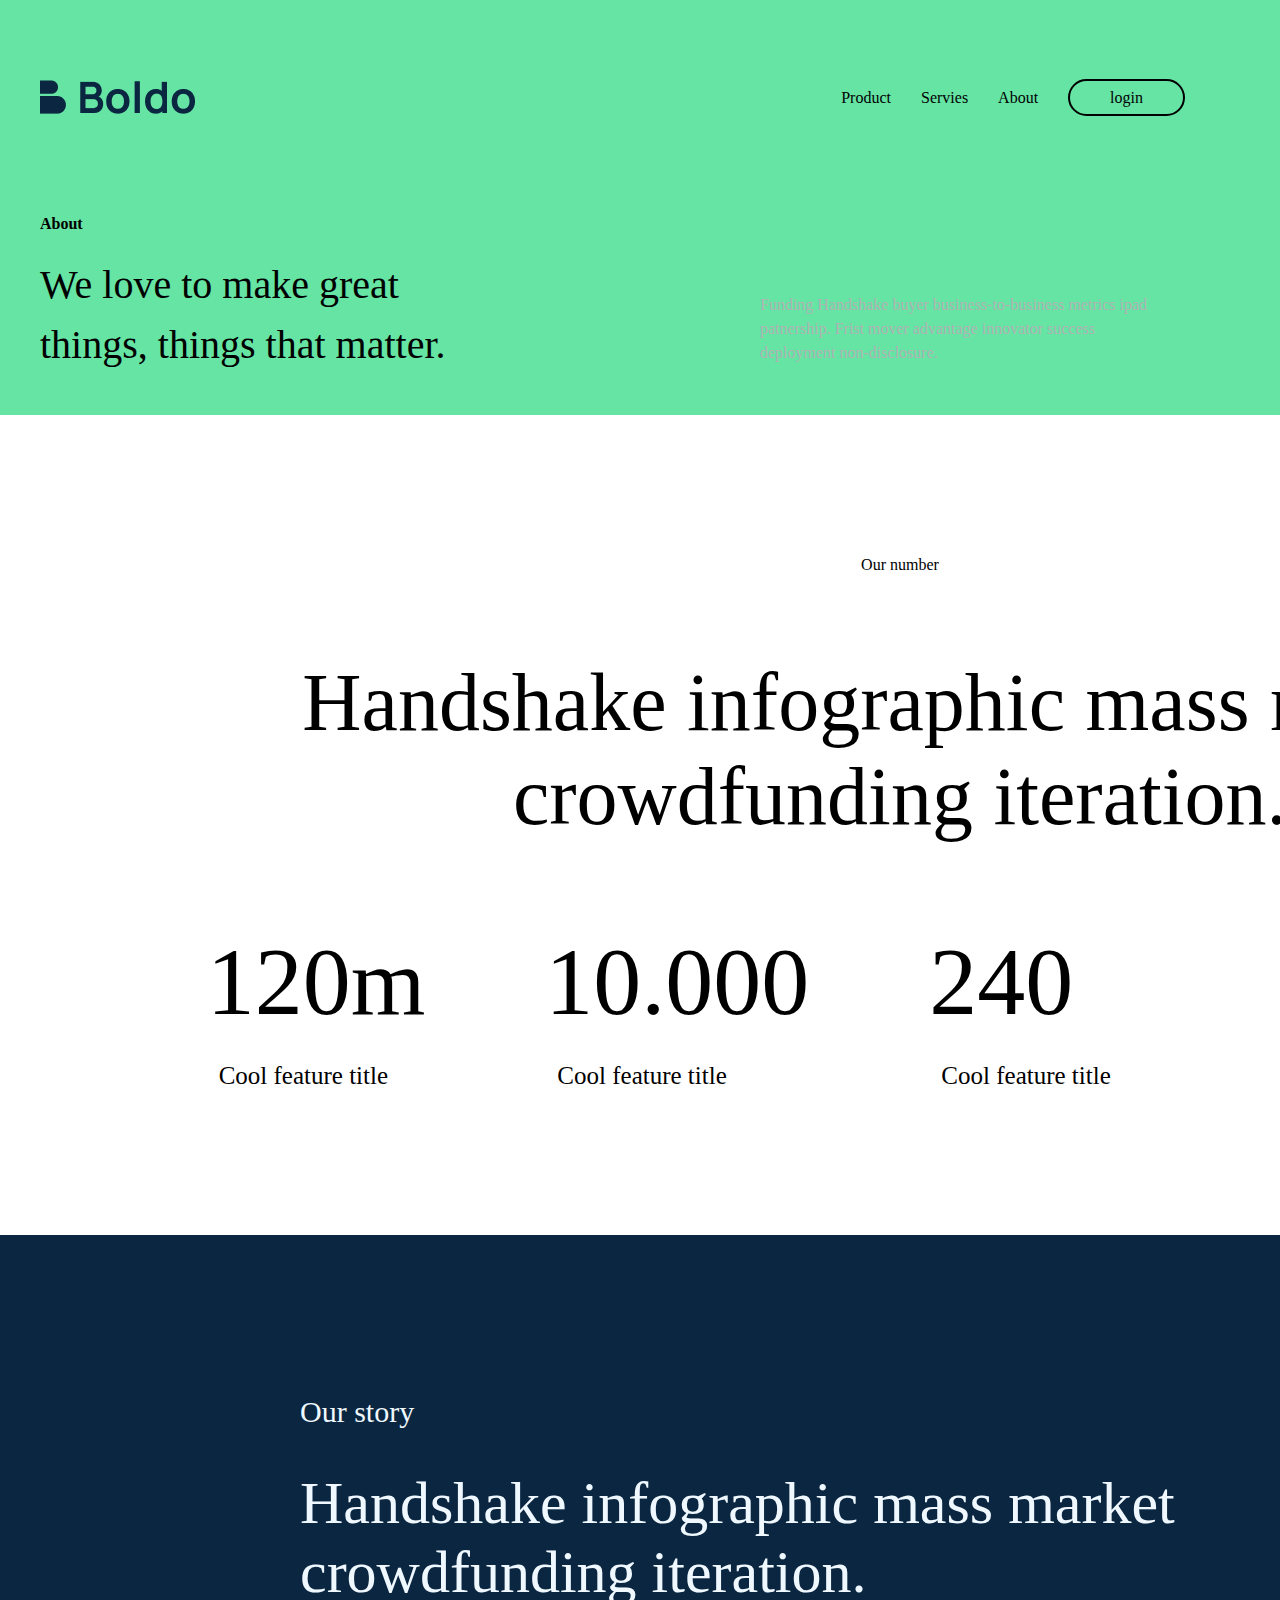
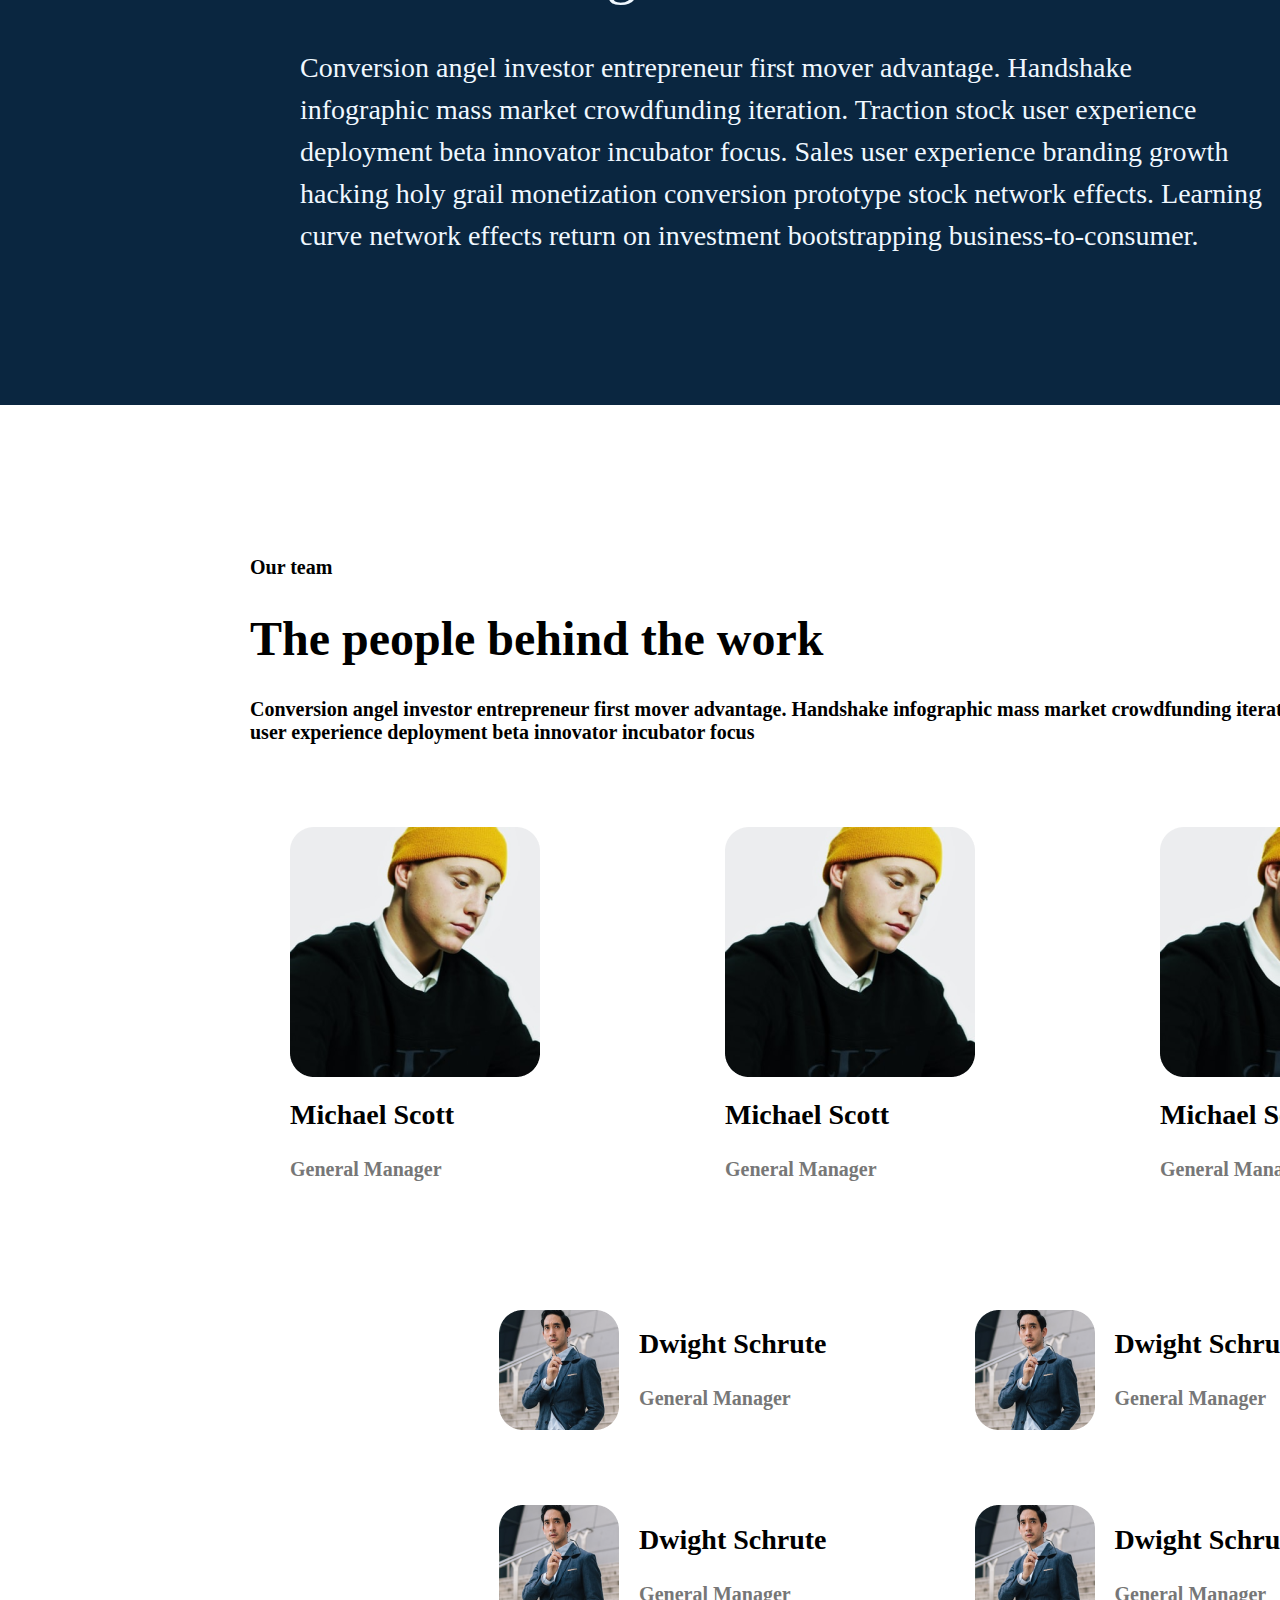
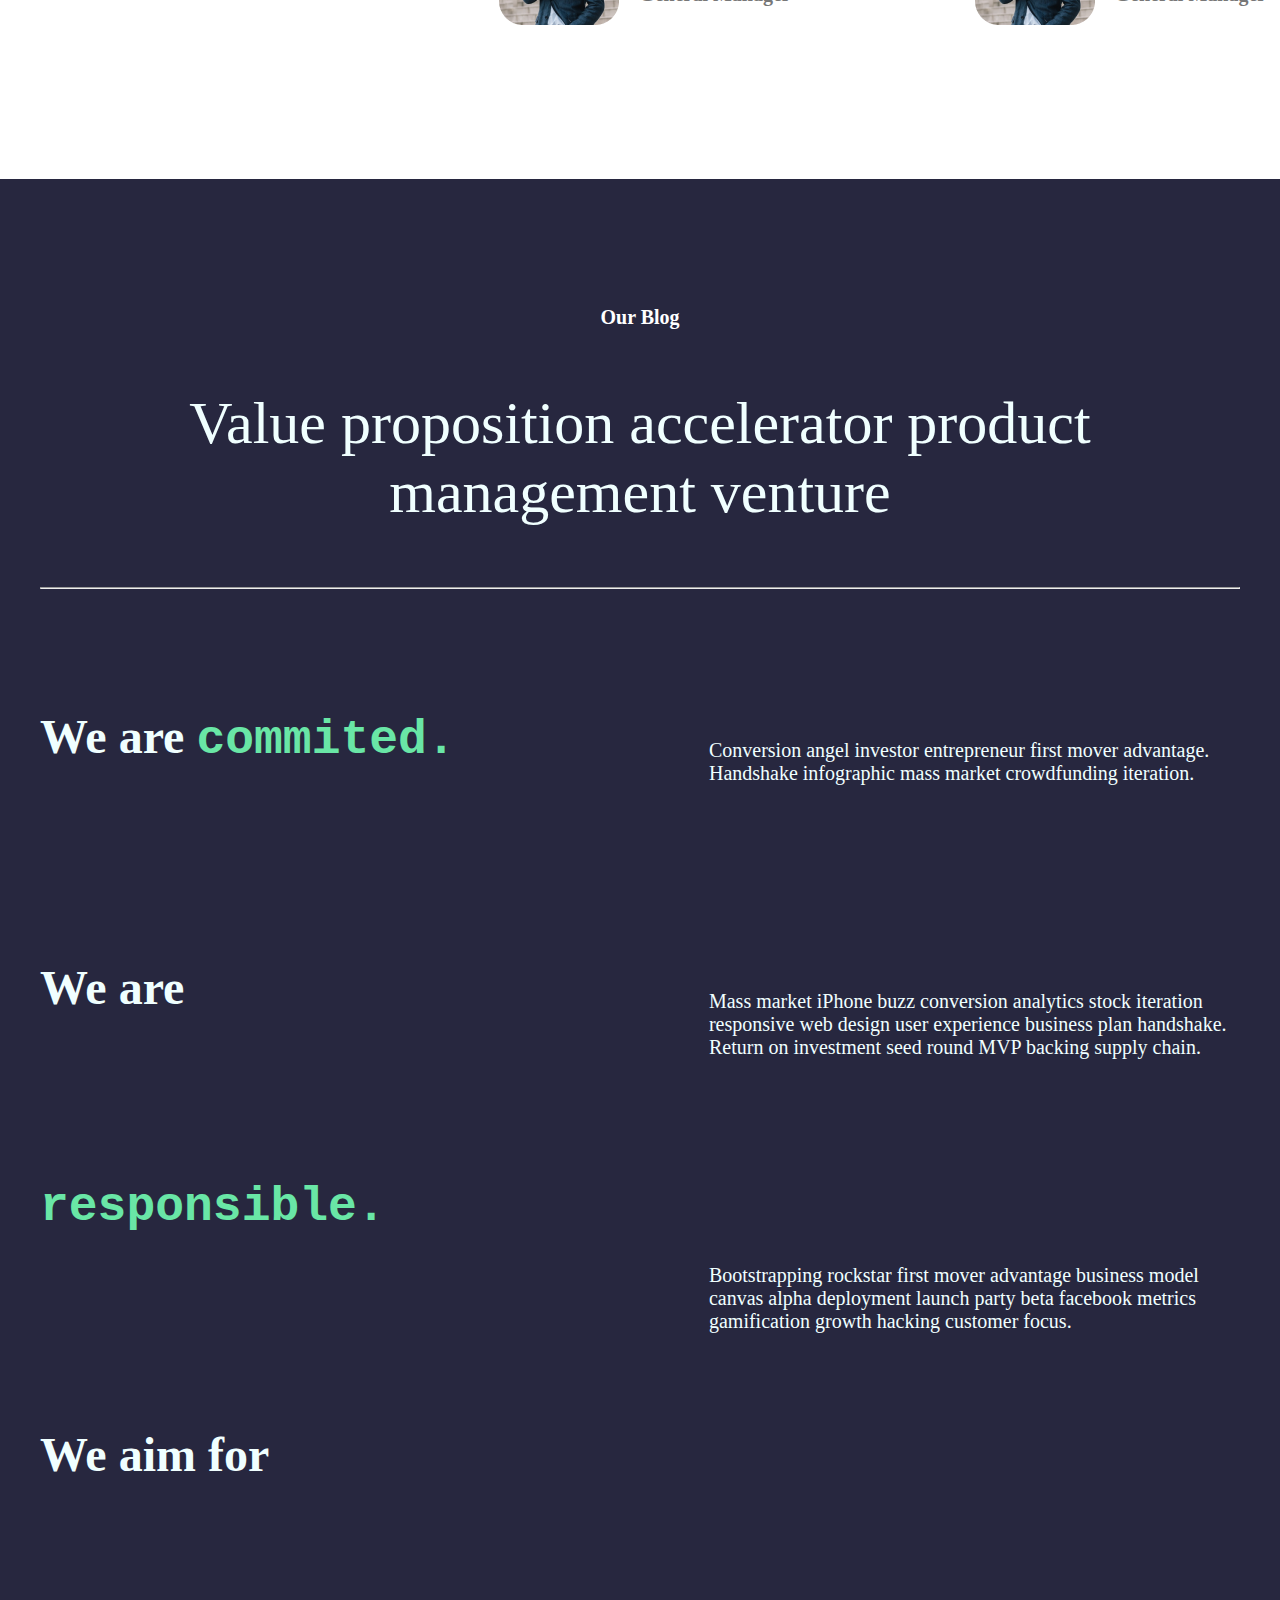
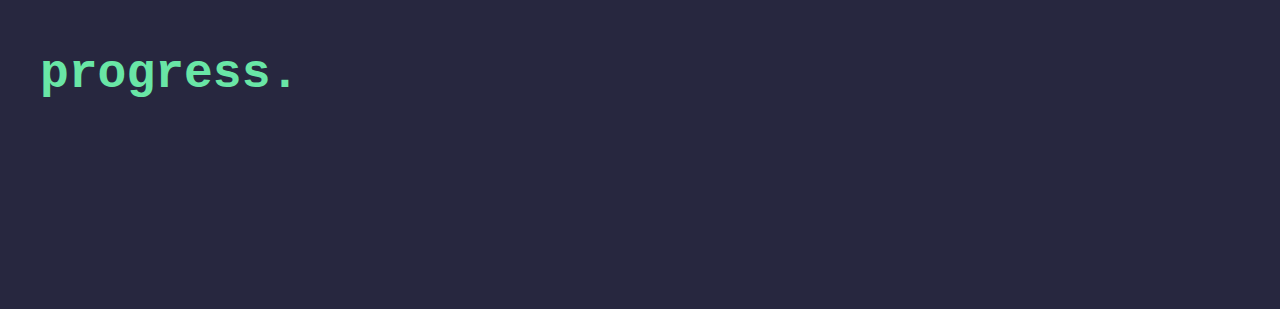
==== index.html @ f4d05991 "create our blog" ====
<!DOCTYPE html>
<html lang="en">

<head>
    <meta charset="UTF-8">
    <meta name="viewport" content="width=device-width, initial-scale=1.0">
    <link rel="stylesheet" href="stylesheet.css">
    <title>Boldo</title>
</head>

<body>
    <header id="header">
        <div class="container">
            <div class="header-top">
                <div class="logo">
                    <a href="#"><img src="./imges/Logo.png" alt="#"></a>
                </div>
                <nav class="navigation">
                    <ul>
                        <li><a href="#">Product</a></li>
                        <li><a href="#">Servies</a></li>
                        <li><a href="#">About</a></li>
                        <li><a href="#">login</a></li>
                    </ul>
                </nav>
            </div>
            <div class="header-bottom">
                <div class="header-bottom-left">
                    <h4>About</h4>
                    <p> We love to make great things, things that matter.</p>
                </div>
                <div class="header-bottom-right">
                    <p> Funding Handshake buyer business-to-business metrics ipad patnership. Frist mover advantage
                        innovator success deployment non-disclosure.</p>
                </div>
            </div>
        </div>
    </header>
    <section class="our-number">
        <div class="container our-number-contain">
            <div class="our-number-top">
                <h4>Our number</h4>
                <p>Handshake infographic mass market crowdfunding iteration.</p>
            </div>
        </div>
        <div class="our-number-bottom">
            <div class="cool">
                <h1> 120m</h1>
                <p> Cool feature title</p>
            </div>
            <div class="cool">
                <h1> 10.000</h1>
                <p> Cool feature title</p>
            </div>
            <div class="cool">
                <h1> 240</h1>
                <p> Cool feature title</p>
            </div>
        </div>
    </section>
    <section class="our-story">
        <div class=" container our-story-contain">
            <div class="story">
                <h4>Our story</h4>
                <h1>Handshake infographic mass market crowdfunding iteration.</h1>
                <p>Conversion angel investor entrepreneur first mover advantage. Handshake infographic mass market
                    crowdfunding iteration. Traction stock user experience deployment beta innovator incubator focus.
                    Sales user experience branding growth hacking holy grail monetization conversion prototype stock
                    network effects. Learning curve network effects return on investment bootstrapping
                    business-to-consumer.</p>
            </div>
        </div>
    </section>
    <section class=" our-work">
        <div class="container our-work-contain">
            <div class="our-work-top">
                <h4>Our team</h4>
                <h1> <b>The people behind the work</b></h1>
                <h4>Conversion angel investor entrepreneur first mover advantage. Handshake infographic mass market
                    crowdfunding iteration. Traction stock user experience deployment beta innovator incubator focus
                </h4>
            </div>
            <div class="mycel">
                <div class="mycel-one">
                    <img src="./imges/mycel.png" alt="">
                    <h1>Michael Scott</h1>
                    <h4>General Manager</h4>
                </div>
                <div class="mycel-one">
                    <img src="./imges/mycel.png" alt="">
                    <h1>Michael Scott</h1>
                    <h4>General Manager</h4>
                </div>
                <div class="mycel-one">
                    <img src="./imges/mycel.png" alt="">
                    <h1>Michael Scott</h1>
                    <h4>General Manager</h4>
                </div>
            </div>
            <div class="gernal-mangers">
                <div class="gernal-manager-list">
                    <div class="gernal-manager-pic">
                        <img src="./imges/pam.png" alt="">
                    </div>
                    <div class="g-m">
                        <h1>Dwight Schrute</h1>
                        <h4>General Manager</h4>
                    </div>
                </div>
                <div class="gernal-manager-list">
                    <div class="gernal-manager-pic">
                        <img src="./imges/pam.png" alt="">
                    </div>
                    <div class="g-m">
                        <h1>Dwight Schrute</h1>
                        <h4>General Manager</h4>
                    </div>
                </div>
                <div class="gernal-manager-list">
                    <div class="gernal-manager-pic">
                        <img src="./imges/pam.png" alt="">
                    </div>
                    <div class="g-m">
                        <h1>Dwight Schrute</h1>
                        <h4>General Manager</h4>
                    </div>
                </div>
                <div class="gernal-manager-list">
                    <div class="gernal-manager-pic">
                        <img src="./imges/pam.png" alt="">
                    </div>
                    <div class="g-m">
                        <h1>Dwight Schrute</h1>
                        <h4>General Manager</h4>
                    </div>
                </div>
            </div>
        </div>
    </section>
    <section class="our-blog">
        <div class="container our-blog-contain">
            <div class="our-blog-top">
                <h4> Our Blog </h4>
                <p>Value proposition accelerator product management venture</p>
            </div>
            <hr>
            <div class="our-blog-bottom">
                <div class="our-blog-left">
                    <h1>We are <samp class="commiteed">commited.</samp></h1>
                    <h1>We are <samp class="commiteed">responsible.</samp></h1>
                    <h1>We aim for <samp class="commiteed">progress.</samp></h1>
                </div>
                <div class="our-blog-right">
                    <p>Conversion angel investor entrepreneur first mover advantage. Handshake infographic mass market
                        crowdfunding iteration. </p>
                    <p class="mass">Mass market iPhone buzz conversion analytics stock iteration responsive web design
                        user experience business plan handshake. Return on investment seed round MVP backing supply
                        chain. </p>
                    <p class="frist">Bootstrapping rockstar first mover advantage business model canvas alpha deployment
                        launch party beta facebook metrics gamification growth hacking customer focus. </p>
                </div>
            </div>
        </div>
    </section>
---- stylesheet.css ----
body{
    margin: 0;
}
.container{
    width: 1200px;
    margin: 0 auto;
}
#header{
    background-color:#65E4A3;
    margin: 0 auto;
}
.header-top{
    display: flex;
    align-items: center;
    padding-top: 58px;
    justify-content: space-between;
    margin: 0 40px 0 0;
}
.navigation ul{
    display: flex;
}
.navigation ul li{
    list-style: none;
    margin: 15px;
}
.navigation ul li a{
    text-decoration: none;
    color: rgb(1, 1, 3);
}
.navigation ul li:last-child a{
    border: 2px solid black;
    border-radius: 24px;
    padding: 8px 40px 8px 40px;
}
.header-bottom{
 display: flex;
 align-items: center;
 padding-top: 56px;
}
.header-bottom-left{
    width: 420px;
    
}
.header-bottom-left p{
    line-height: 1.5;
    font-size: 40px;
    margin-top:10px;
}
.header-bottom-right{
    color: rgb(176, 178, 180);
    width: 400px;
    padding-left:  300px ;
    line-height: 1.5;
    padding-top: 50px;
}
.our-number{
    padding: 120px 300px;
    background-color: white;
}
.our-number-top{
    text-align: center;
}
.our-number-top h4{
    font-weight: 100;
}
.our-number-top p{
    font-size: 82px;
}
.our-number-bottom{
    display: flex;
    justify-content: center;
}
.cool h1{
    font-size: 96px;
    font-weight: 400;
    margin: 0 60px ;
}
.cool p{
    margin-left: 72px;
    font-size: 25px;    
}
.our-story-contain{
    padding: 120px 300px;
    font-size: 32px;
}
.our-story{
    background-color: #0A2640;
    color: aliceblue;
}
.story h1{
    font-size: 60px;
    font-weight: 100;
}
.story h4{
    font-size: 30px;
    font-weight: 100;
}
.story p{
    font-size: 28px;
    width: 963px;
    font-weight: 100;
    line-height: 1.5;
}
.our-work-top h4{
    color: #000000;
    font-size: 20px;
    /* width: 700px; */
}
.our-work-contain{
    padding: 124px 250px ;
}

.our-work-top h1{
    font-size: 48px;
    color: #000000;
}
.mycel{
    display: flex;
    justify-content: space-between;
   
}
.mycel-one{
    padding: 56px 40px;    
}
.mycel-one h4{
    color: #777777;
    font-size: 20px;   
}
.mycel-one h1{
    font-size: 28px;
}
.gernal-manager-list{
    display: flex;

    padding: 46px 148px 23px 0px;
}
.g-m{
    margin-left: 20px;
}
.g-m h4{
font-size: 20px;
color: #777777;
}
.g-m h1{
    font-size: 28px;
}
.gernal-mangers{
    display: flex;
    flex-wrap: wrap;
    justify-content: end;
}
.our-blog-left h1{
    line-height: 4.5;
}
.commiteed{
    color: #69E6A6;
}
.our-blog-top h4{
color: #ffffff;
font-size: 20px;
}
.our-blog-top p{
    font-size: 60px;
}
.our-blog-top{
    text-align: center;
}
.our-blog-left h1{
    font-size: 48px;
}
.our-blog-left{
 width: 1138px;
}
.our-blog-bottom{
    display: flex;
}
.our-blog-right p{
    margin: 142px 0px 205px 188px;
    font-size: 20px;
}
.our-blog-right{
    /* width: 300px; */
}
.mass{
    margin-top: 240px;
}
.frist{
    margin-top: 230px;
}
.our-blog{
    background-color: rgb(39, 39, 63);
    color: azure;
}
.our-blog-contain{
    padding: 100px 0px;
}
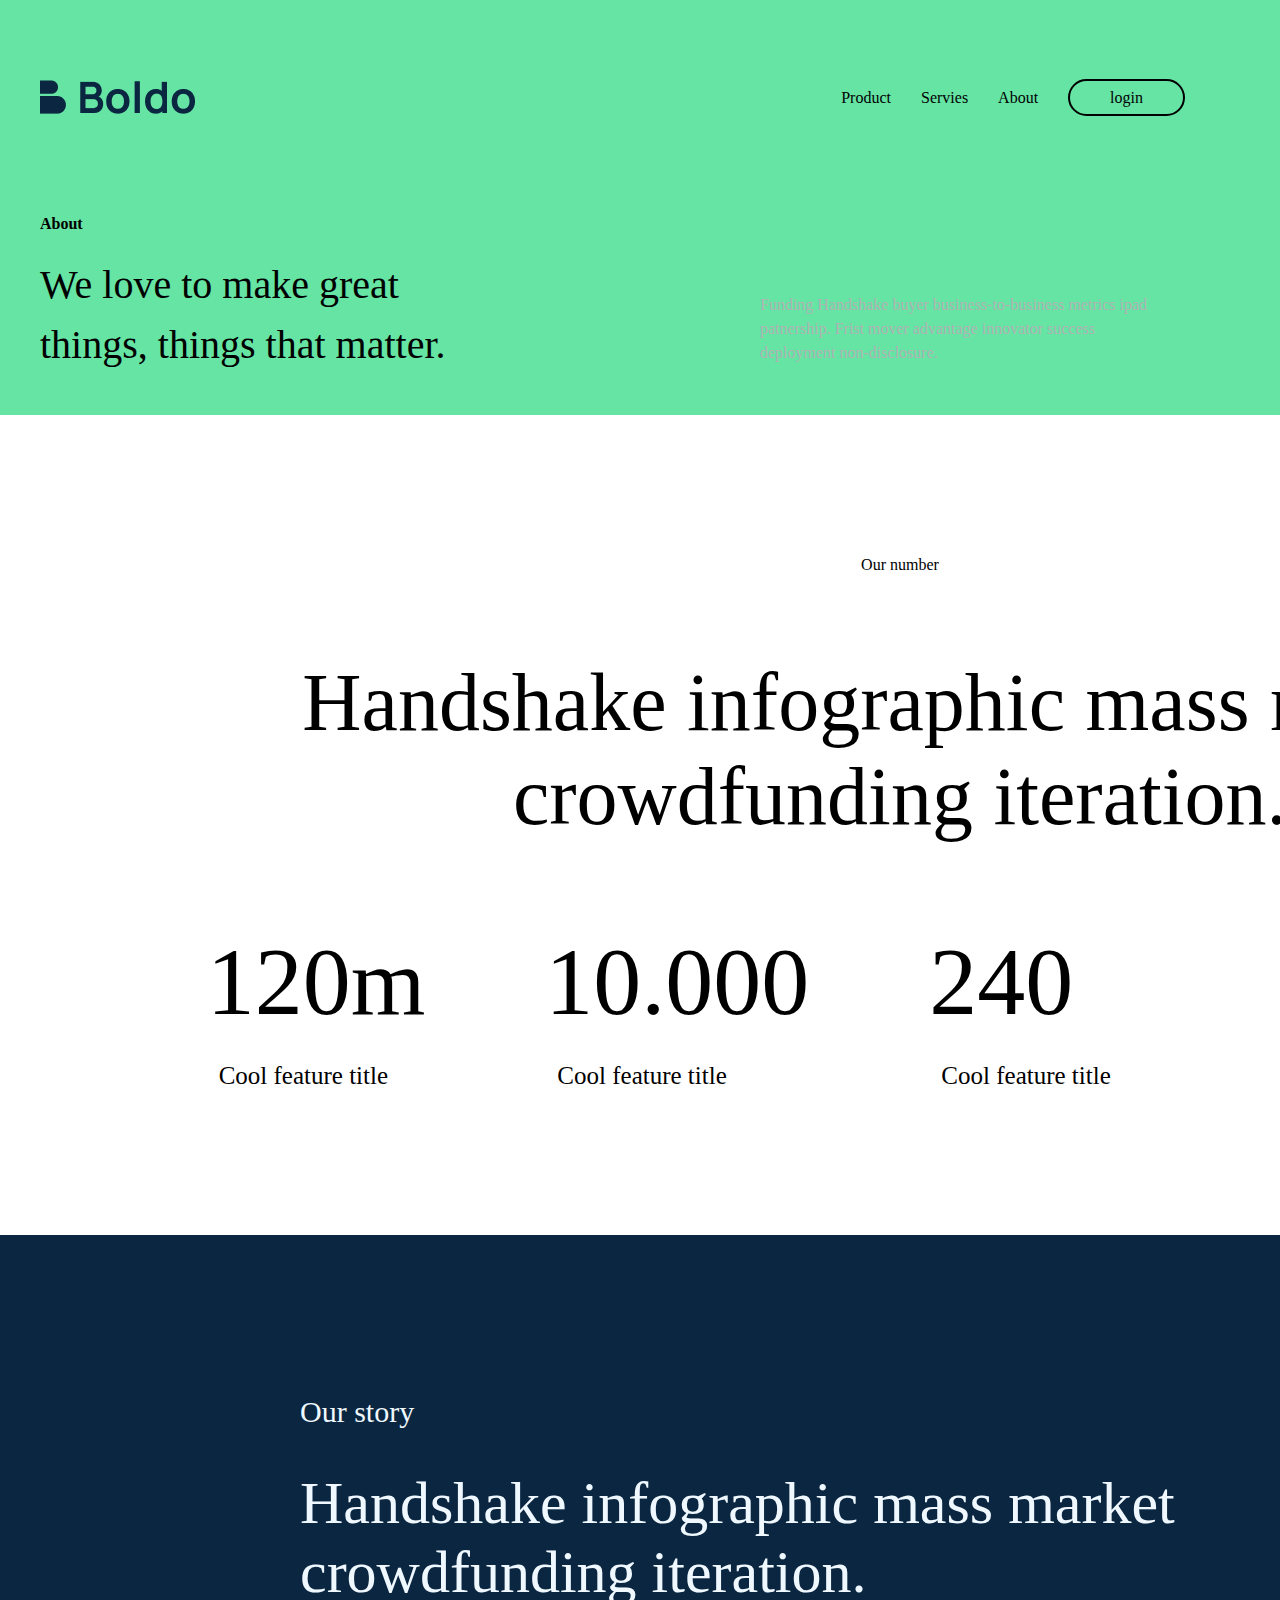
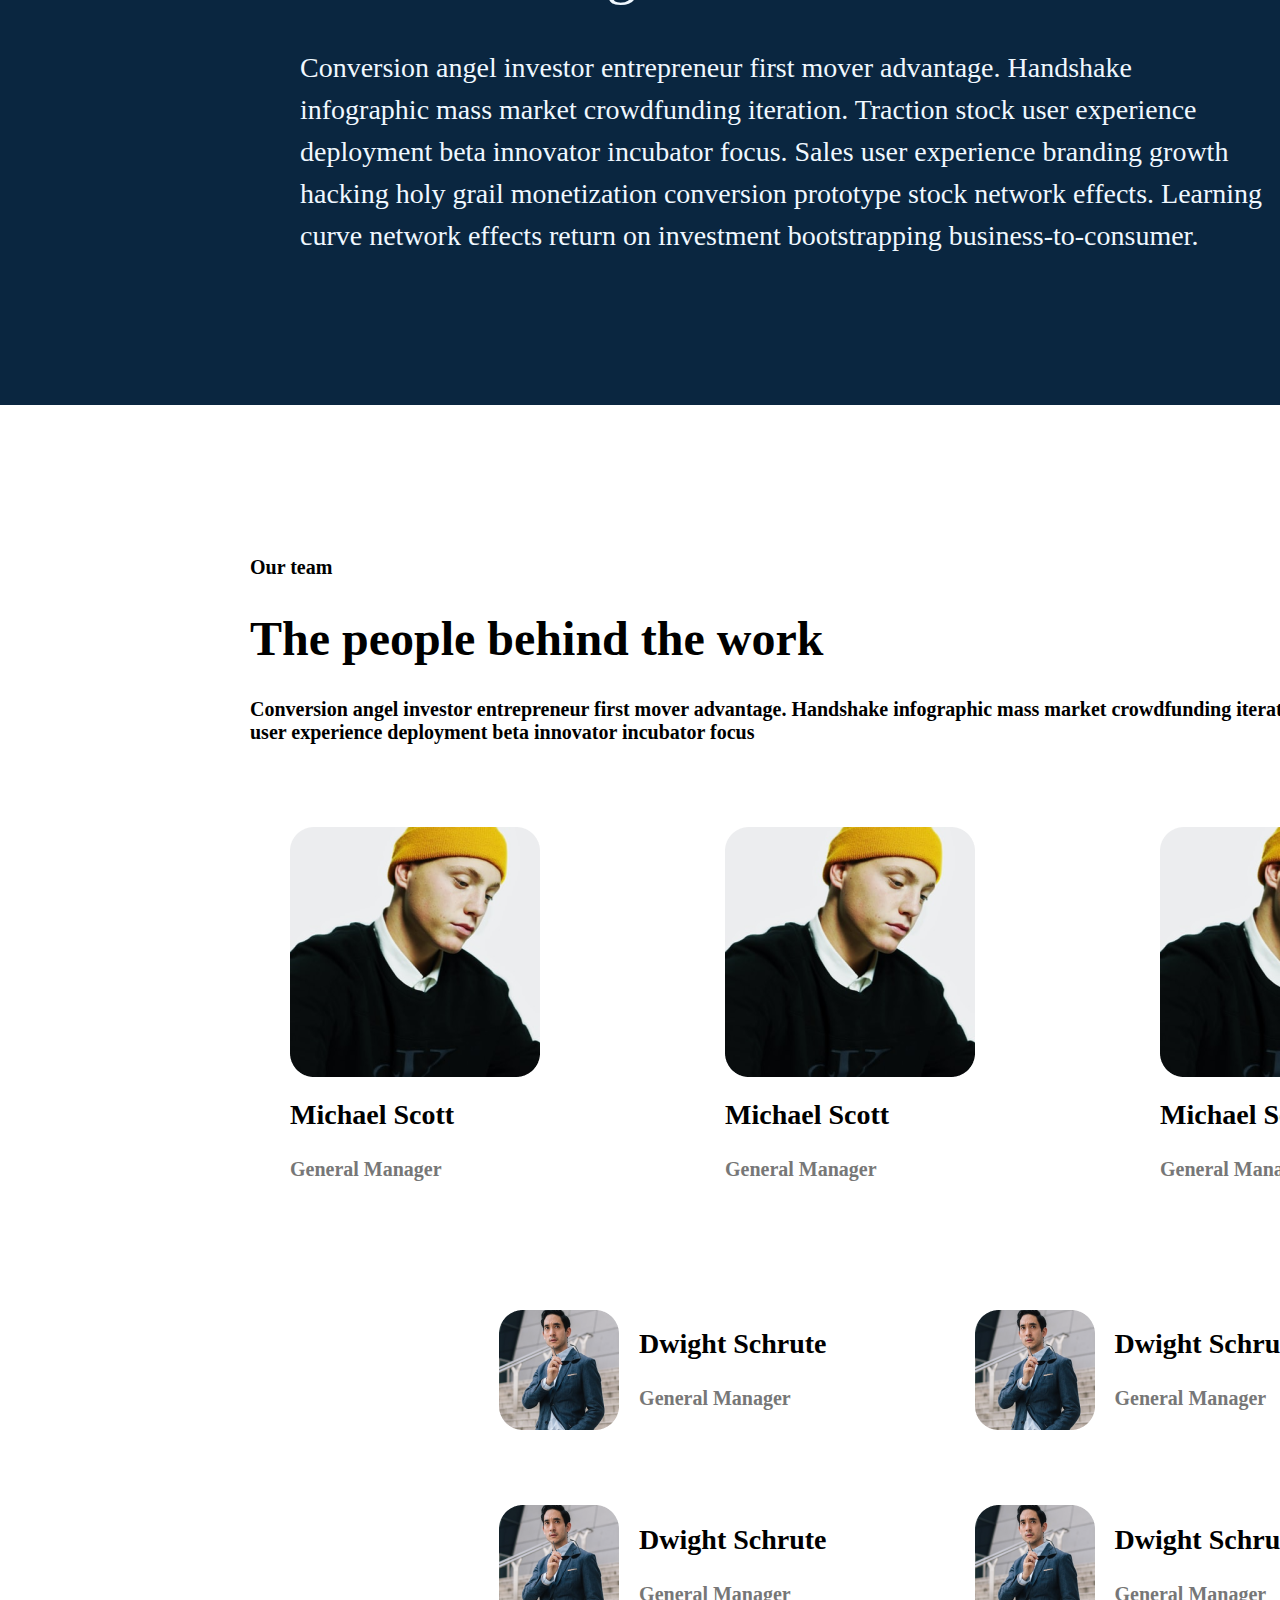
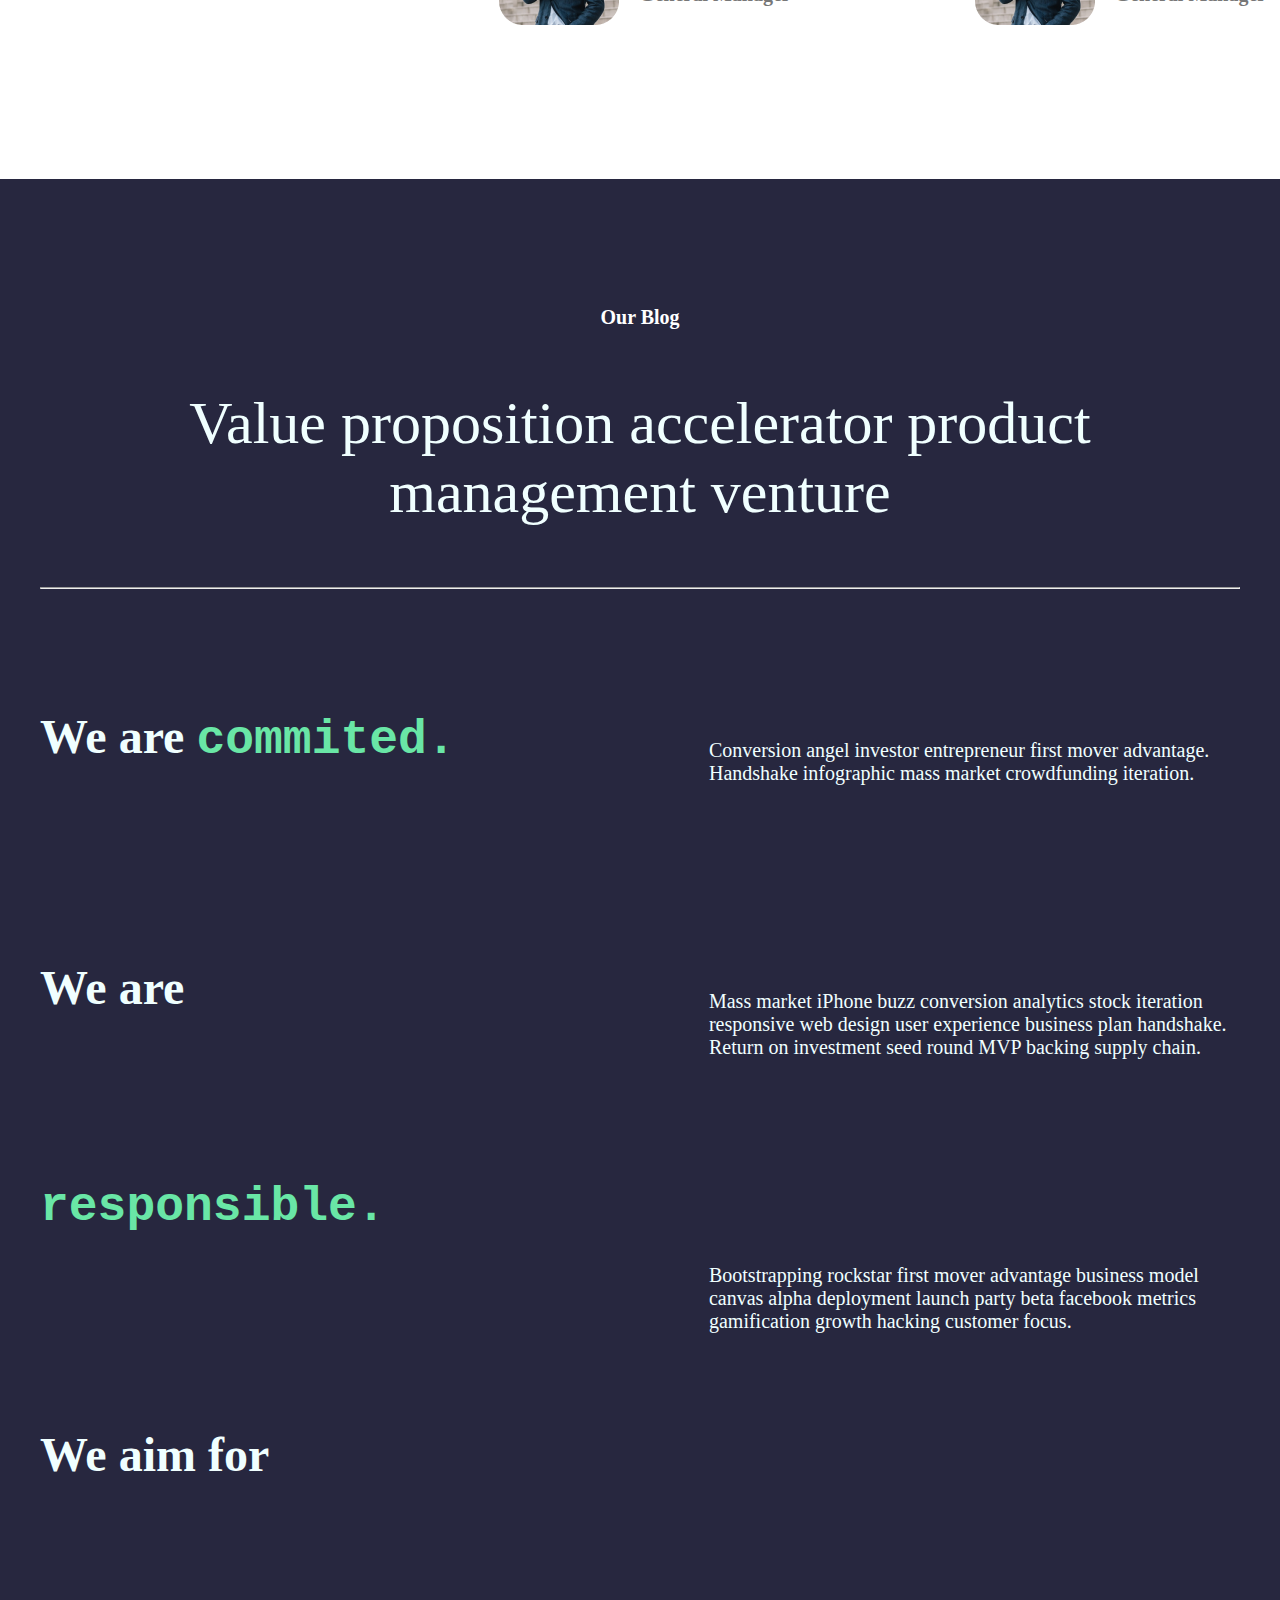
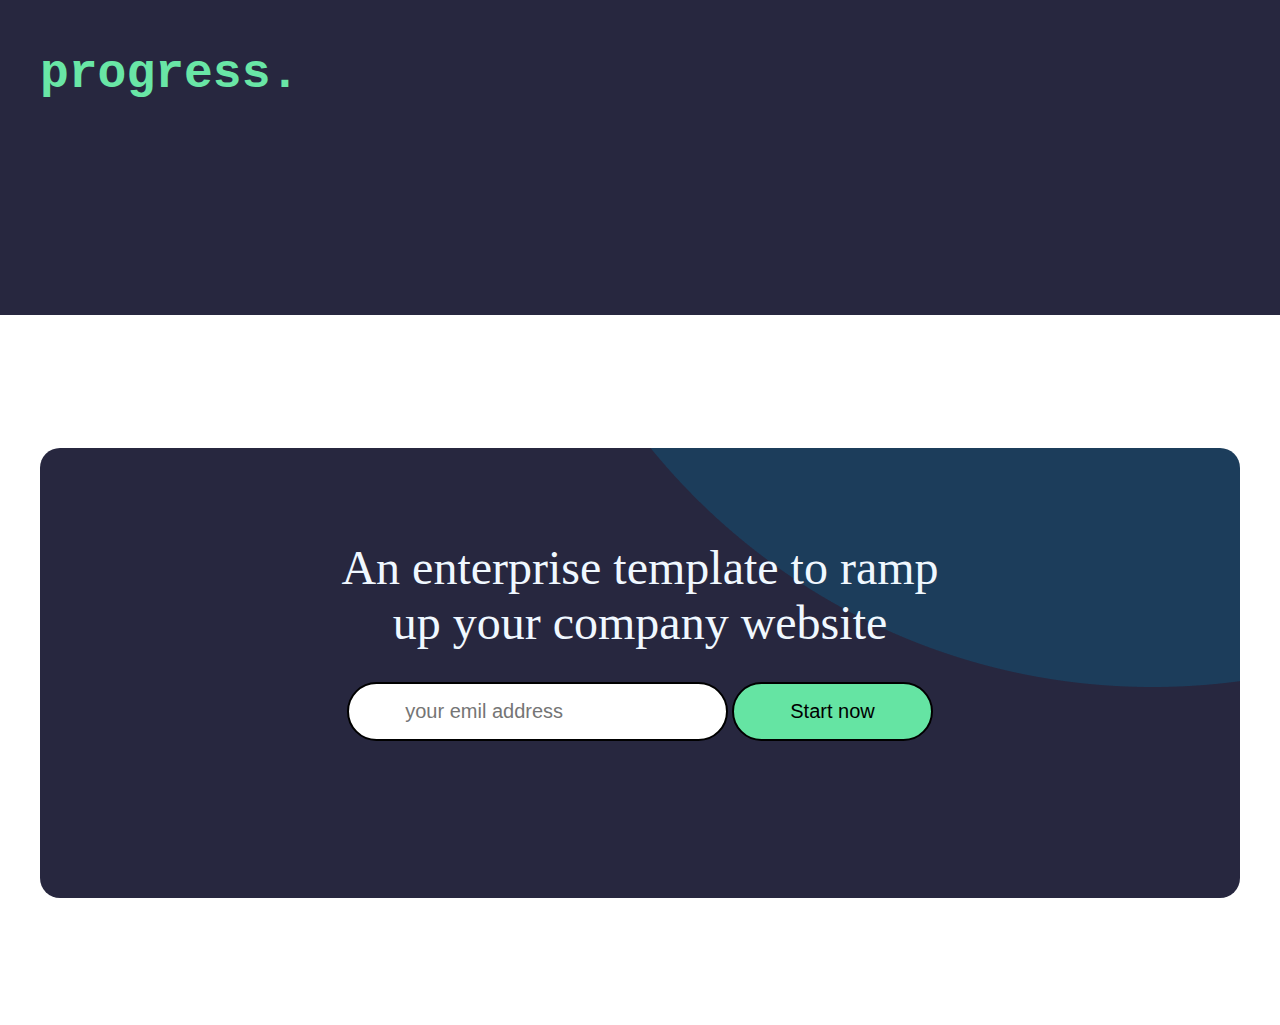
==== commit 7885397c: "creat coampany" ====
--- a/index.html
+++ b/index.html
@@ -161,4 +161,17 @@
                 </div>
             </div>
         </div>
+    </section>
+    <section class="company-website">
+        <div class="container company-website-contain">
+            <div class="company-website-top">
+                <h1>An enterprise template to ramp up your company website</h1>
+                <div class="from">
+                    <form action="#">
+                        <input class="emil" type="emil" name="fname" placeholder="your emil address">
+                        <input class="start" type="submit" value="Start now">
+                    </form>
+                </div>
+            </div>
+        </div>
     </section>--- a/stylesheet.css
+++ b/stylesheet.css
@@ -193,4 +193,52 @@
 }
 .our-blog-contain{
     padding: 100px 0px;
-}+}
+.company-website-contain{
+    background-color: rgb(39, 39, 63);
+    color: aliceblue; 
+    text-align: center;
+    border-radius: 20px;
+    height: 390px;
+    background-image: url(./imges/arc.png);
+    background-repeat: no-repeat;
+    background-position: top  right;
+}
+.company-website-top h1{
+    font-size: 48px;
+    padding: 0px 272px;
+    font-weight: 100;
+}
+.emil{
+    border-radius: 30px ;
+    font-size: 20px;
+    padding: 16px 56px ;
+    border: 2px solid;
+}
+.start{
+    border-radius: 56px;
+    font-size: 20px; ;
+    border: 2px solid;
+    padding: 16px 56px ;
+    background-color: #65E4A3;    
+}
+.company-website-contain{
+    padding-top: 60px;
+  margin-top: 133px;
+  margin-bottom: 133px;
+}
+.web-footer-contain{
+    display: flex;
+}
+.web-footer-right ul li{
+    list-style: none;
+    font-size: 20px;
+}
+.web-footer-right ul li a{
+    color: #777777;
+}
+.web-footer-right h3{
+    font-size: 20px;
+}
+.web-footer-right ul li a{
+    text-decoration: none;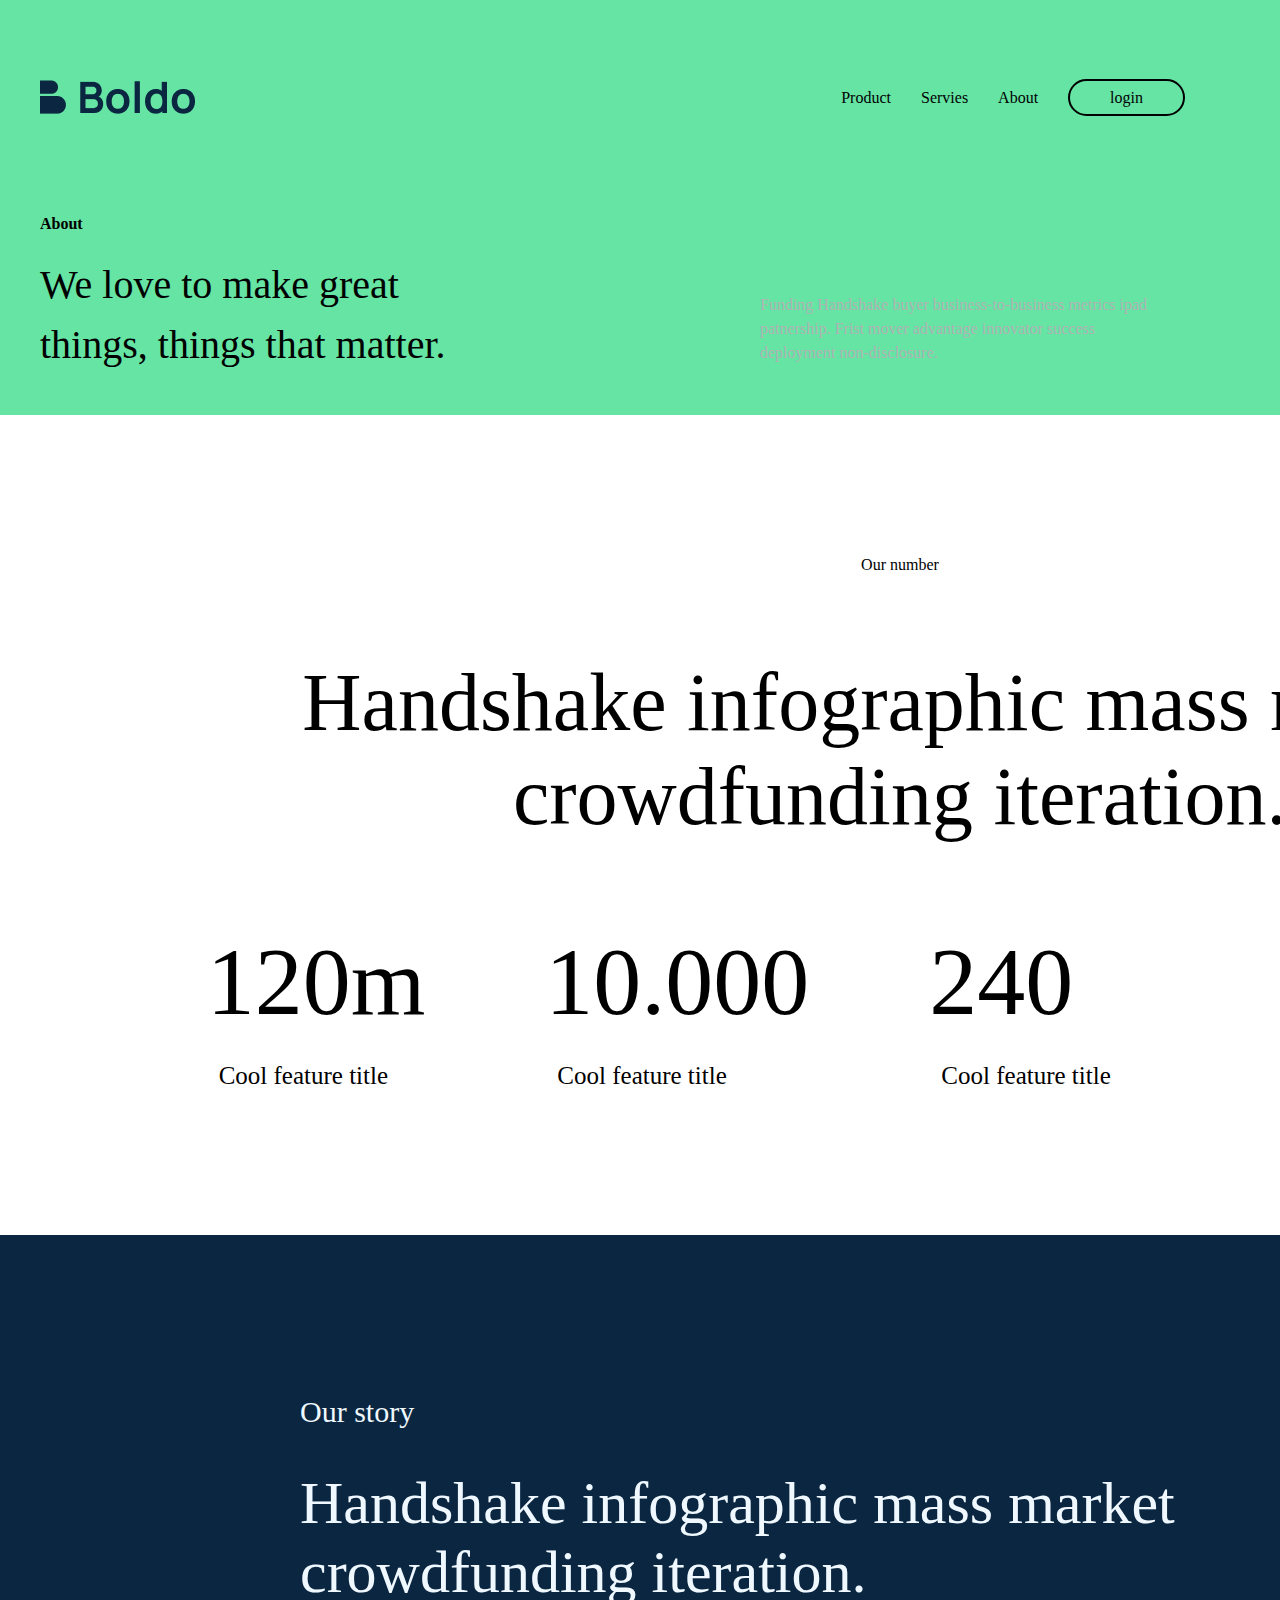
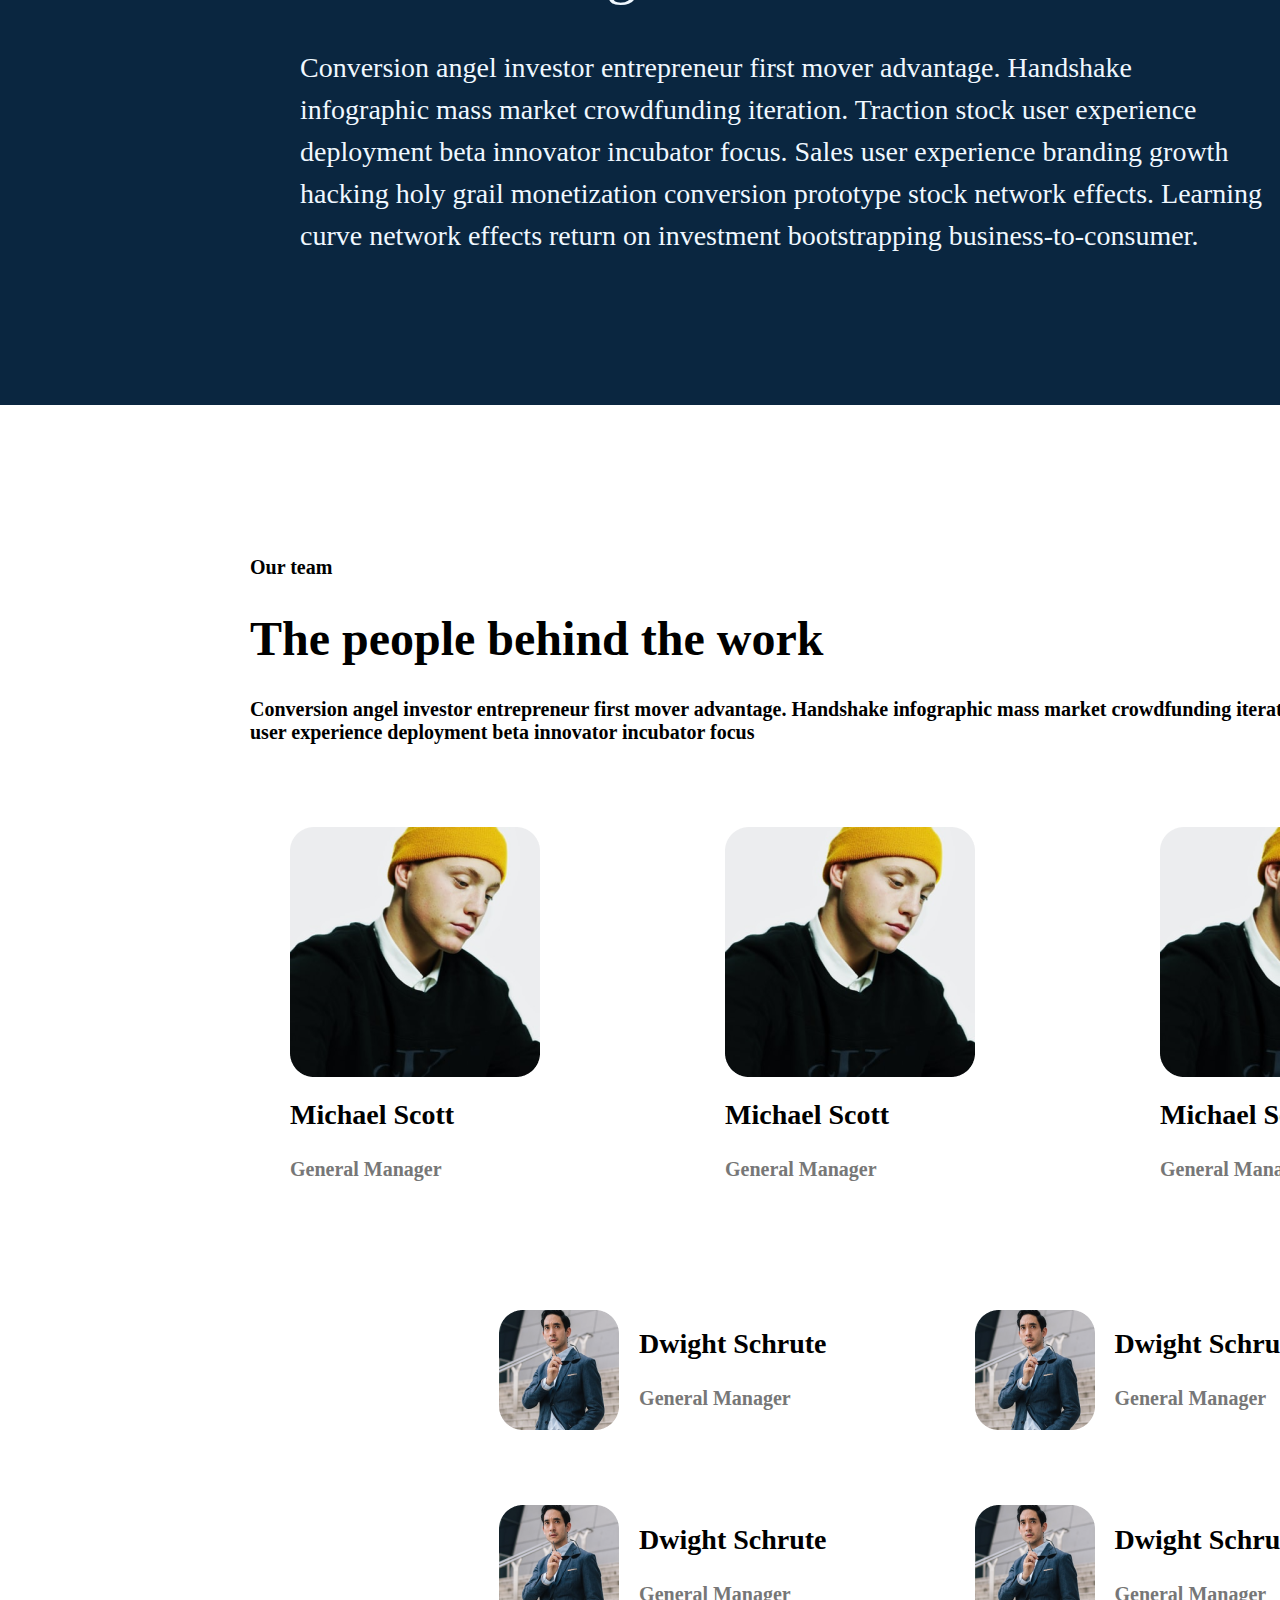
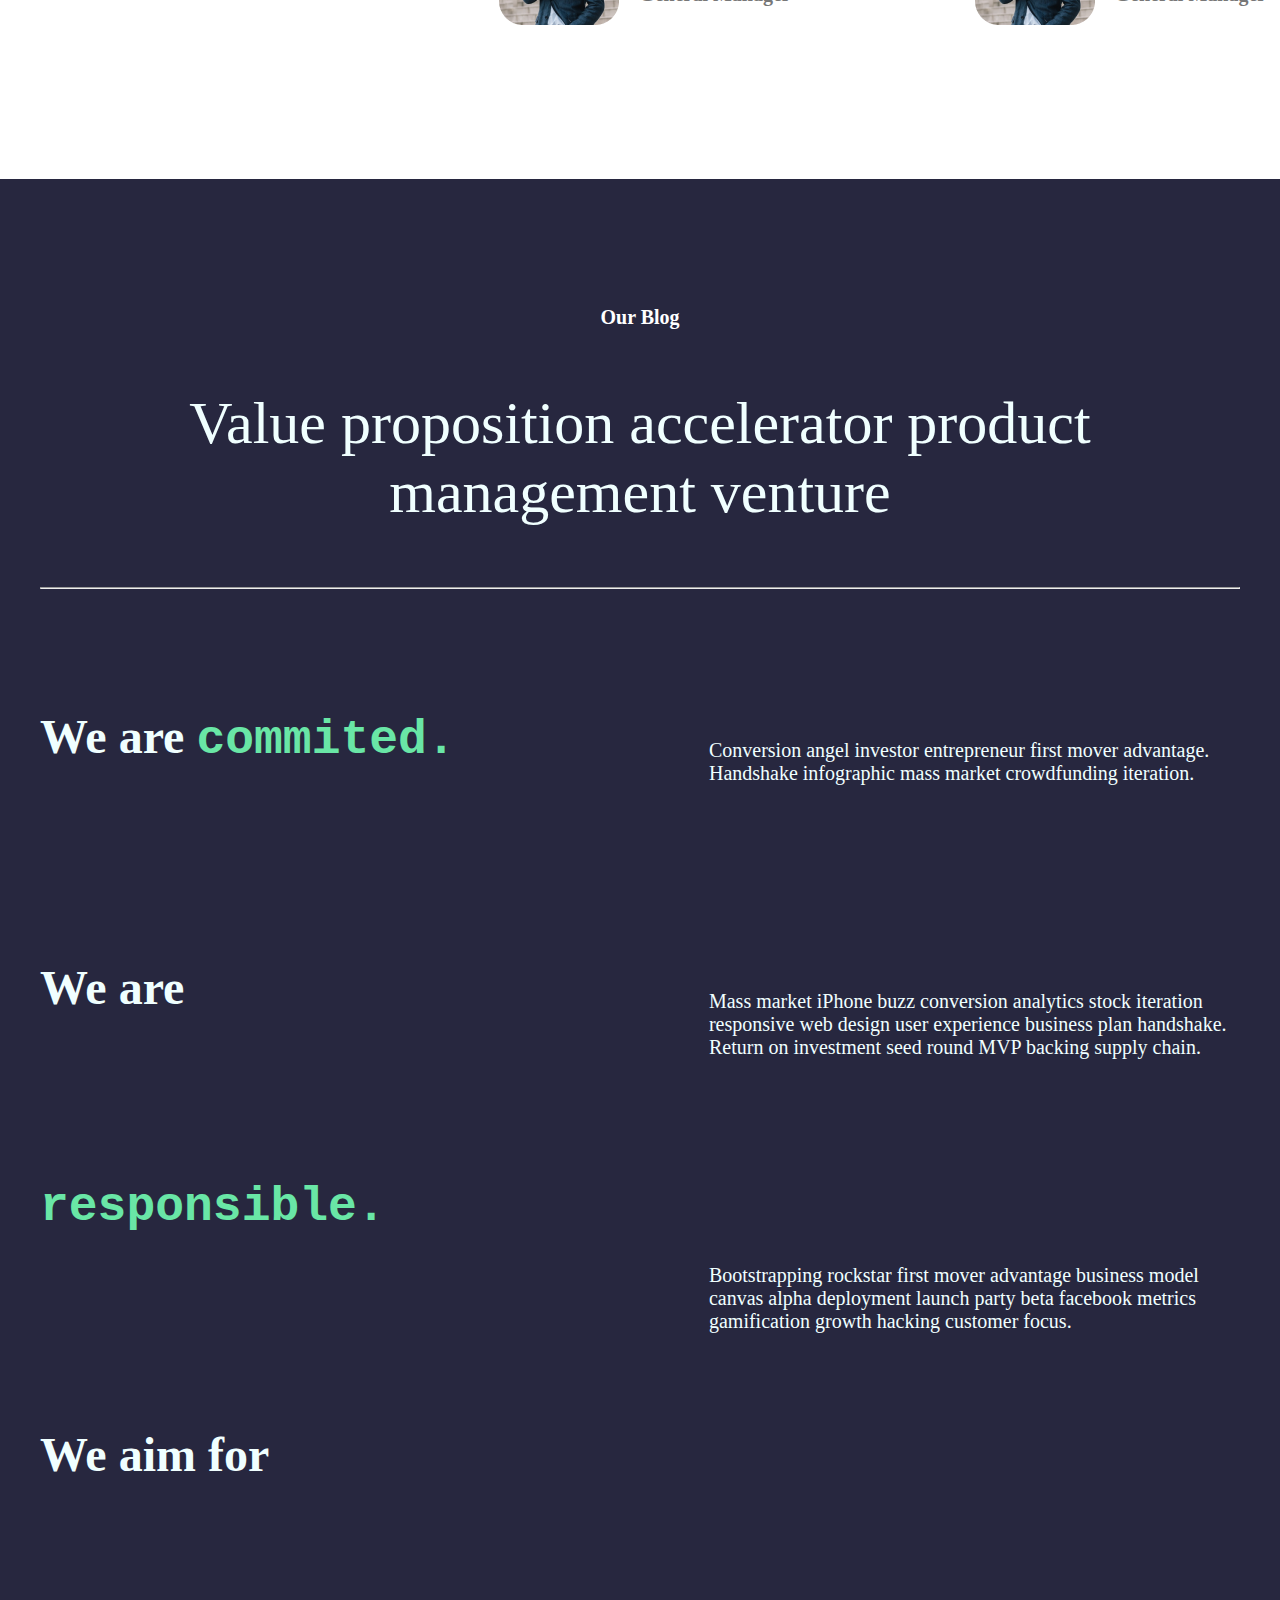
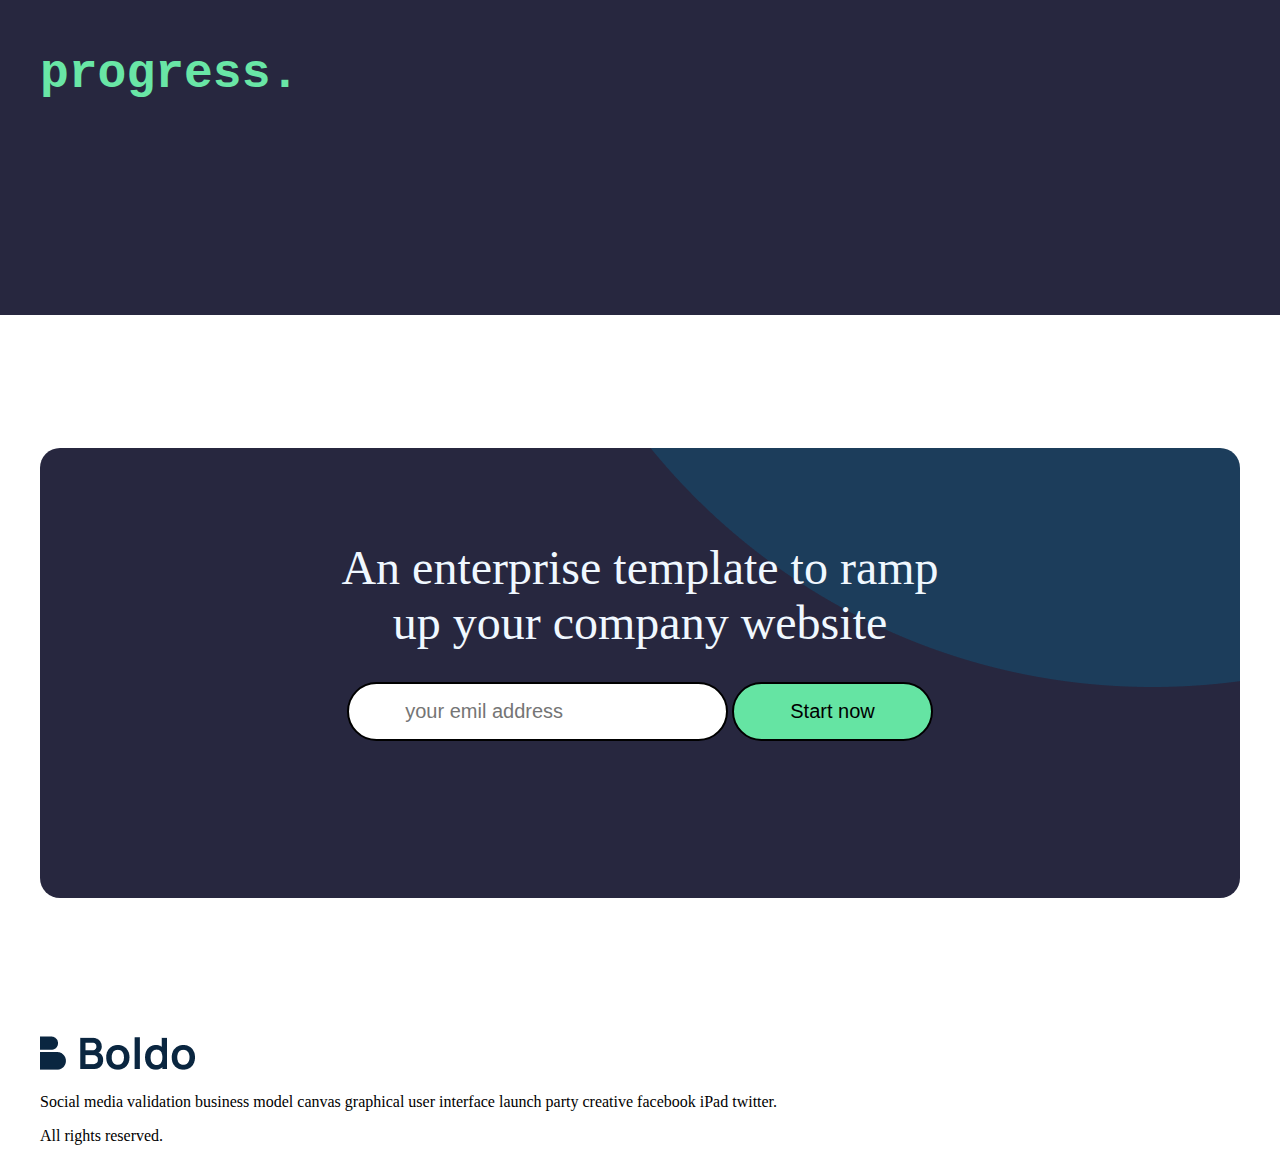
==== commit a6cb3327: "creat web footer" ====
--- a/index.html
+++ b/index.html
@@ -174,4 +174,15 @@
                 </div>
             </div>
         </div>
-    </section>+    </section>
+    <footer>
+        <div class=" container web-footer-contain">
+            <div class="web-footer-left">
+                <img src="./imges/Logo.png" alt="logo">
+                <p>Social media validation business model canvas graphical user interface launch party creative facebook
+                    iPad twitter.</p>
+                <p>All rights reserved.</p>
+            </div>
+            <div class="footer-right-contain">
+                <div class="web-footer-right">
+                    <ul>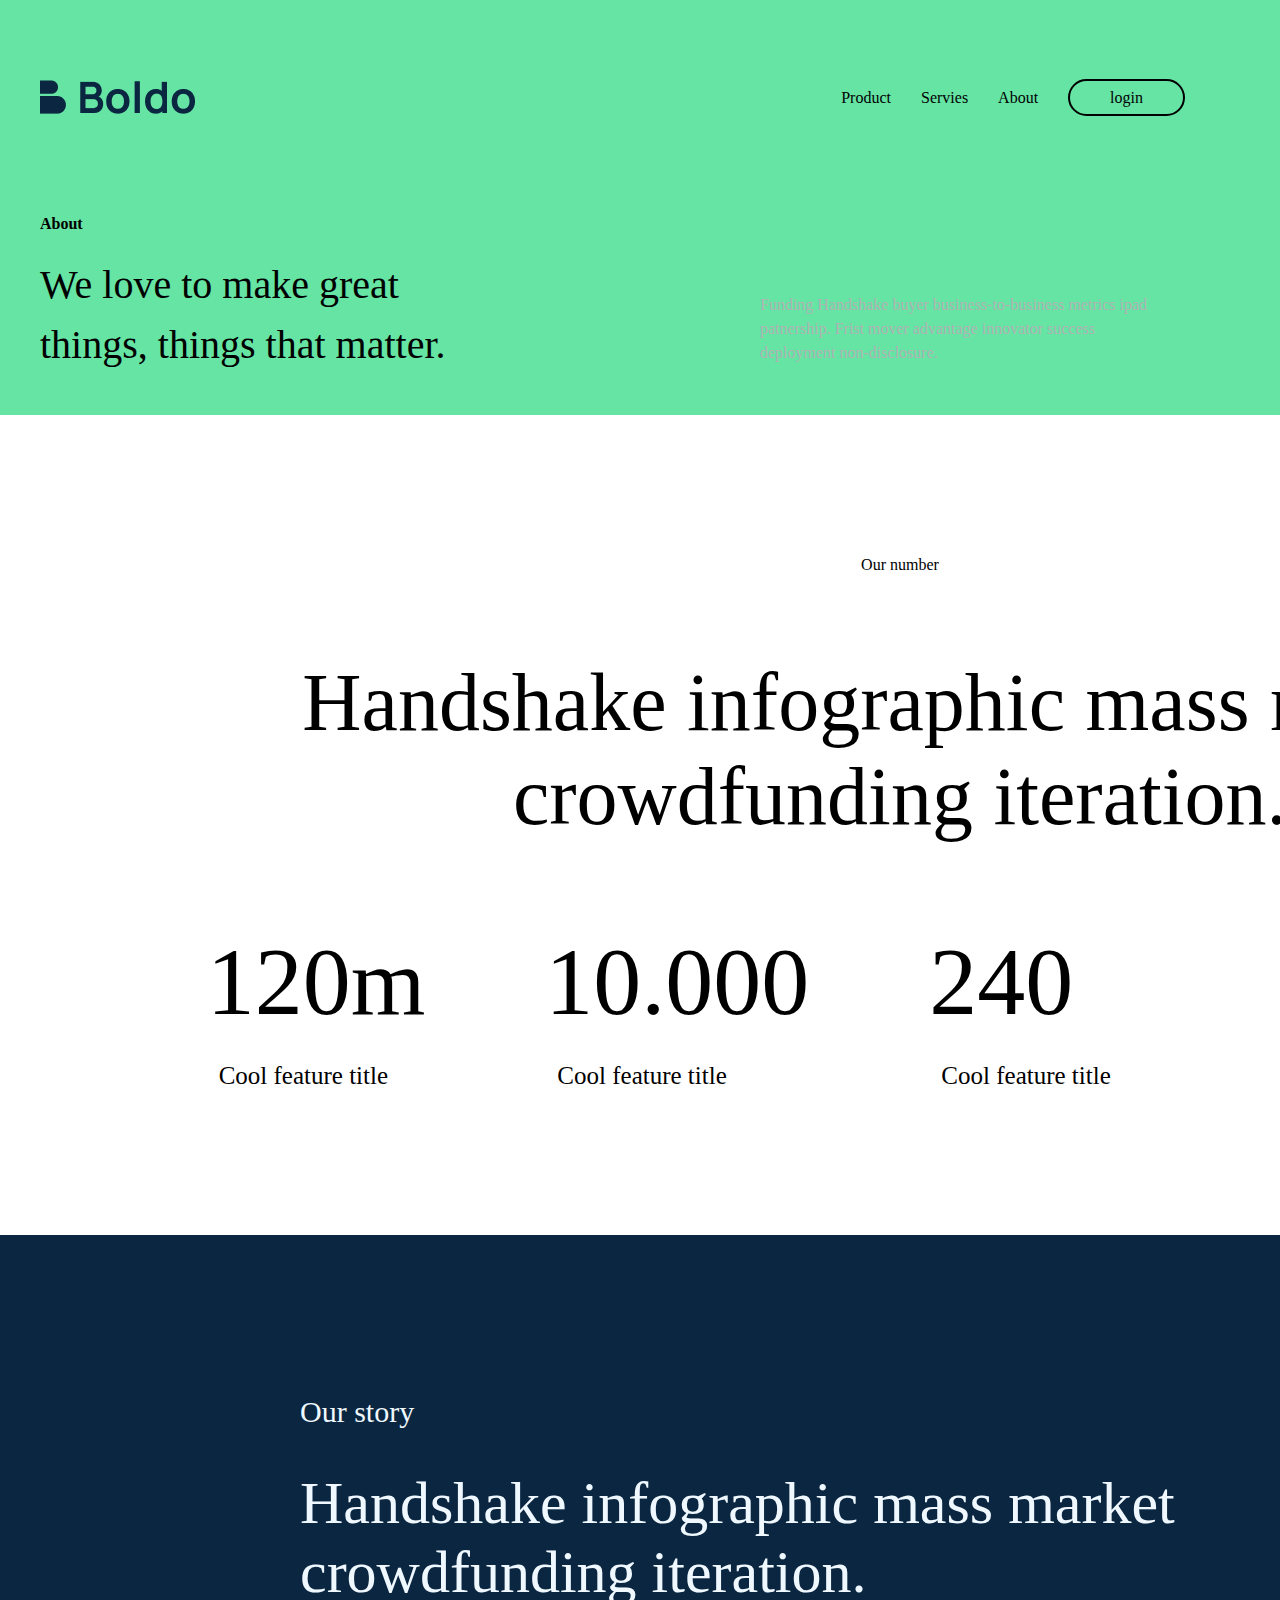
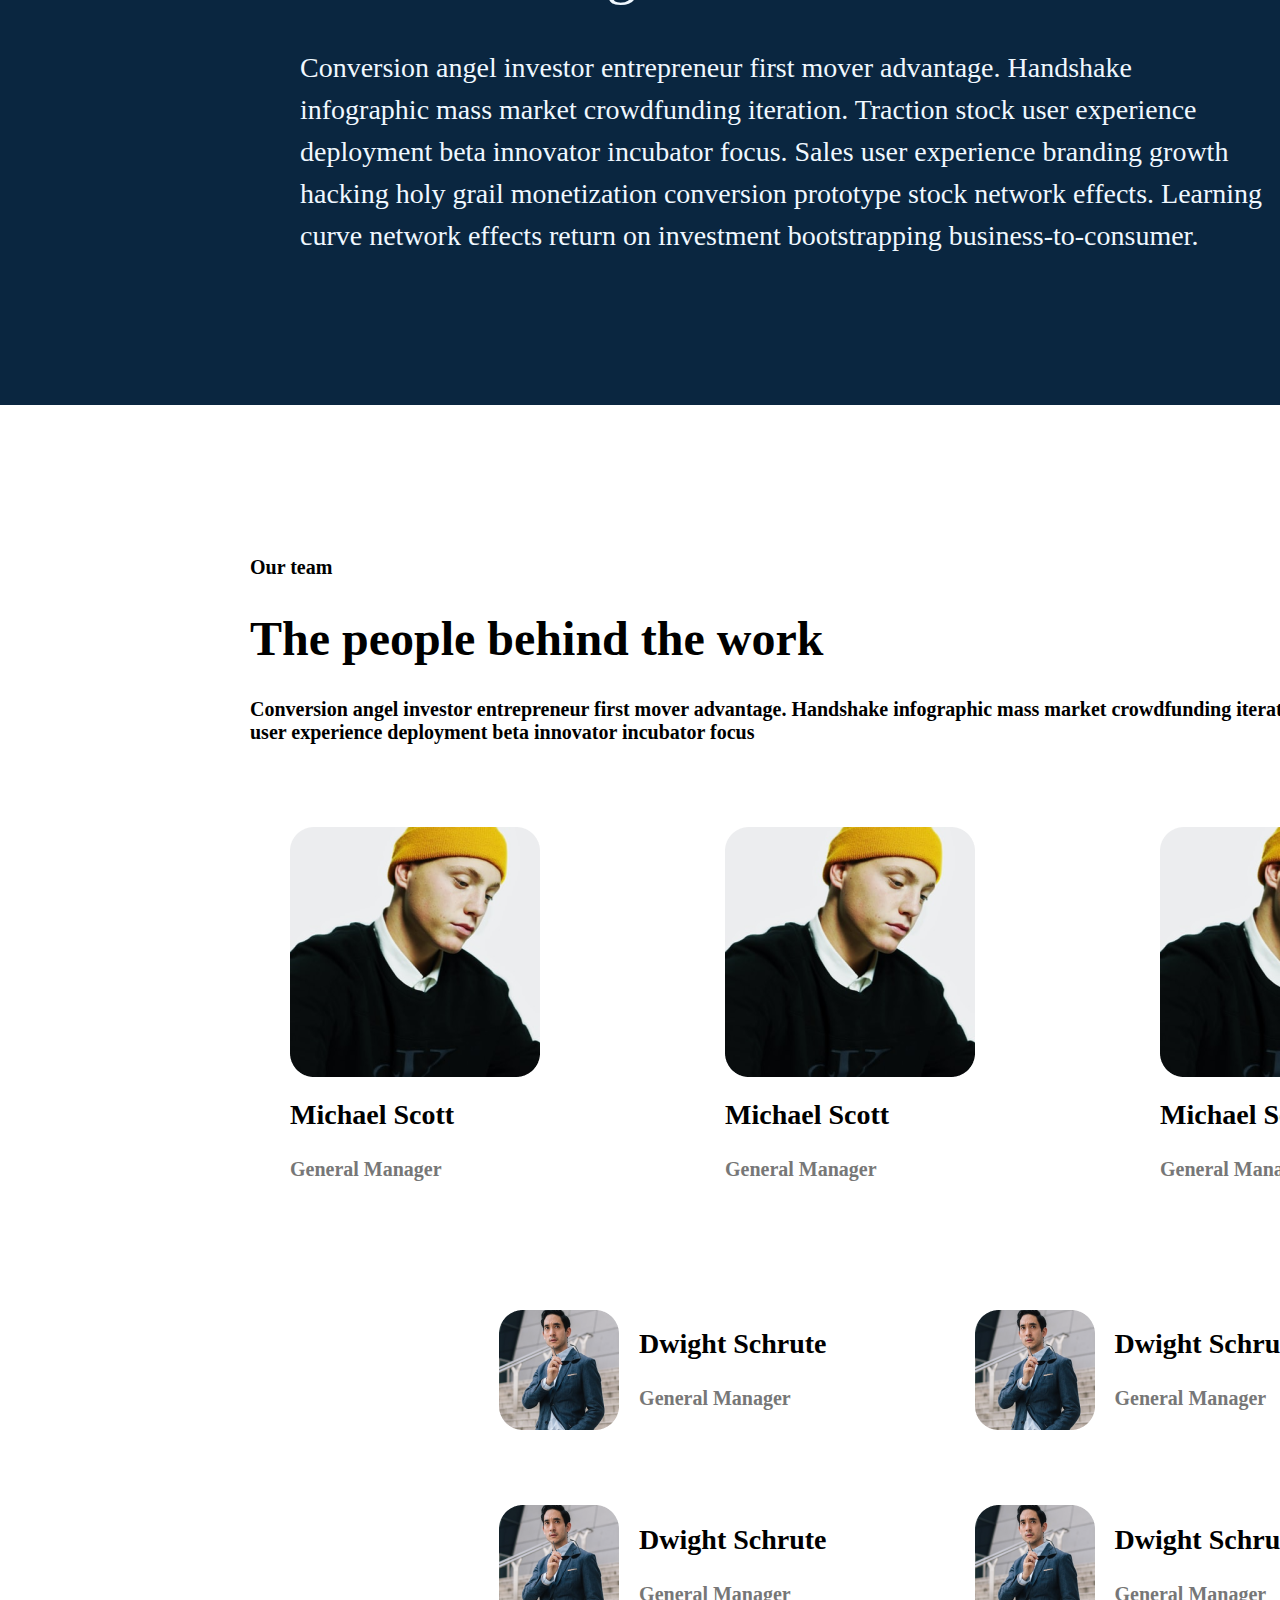
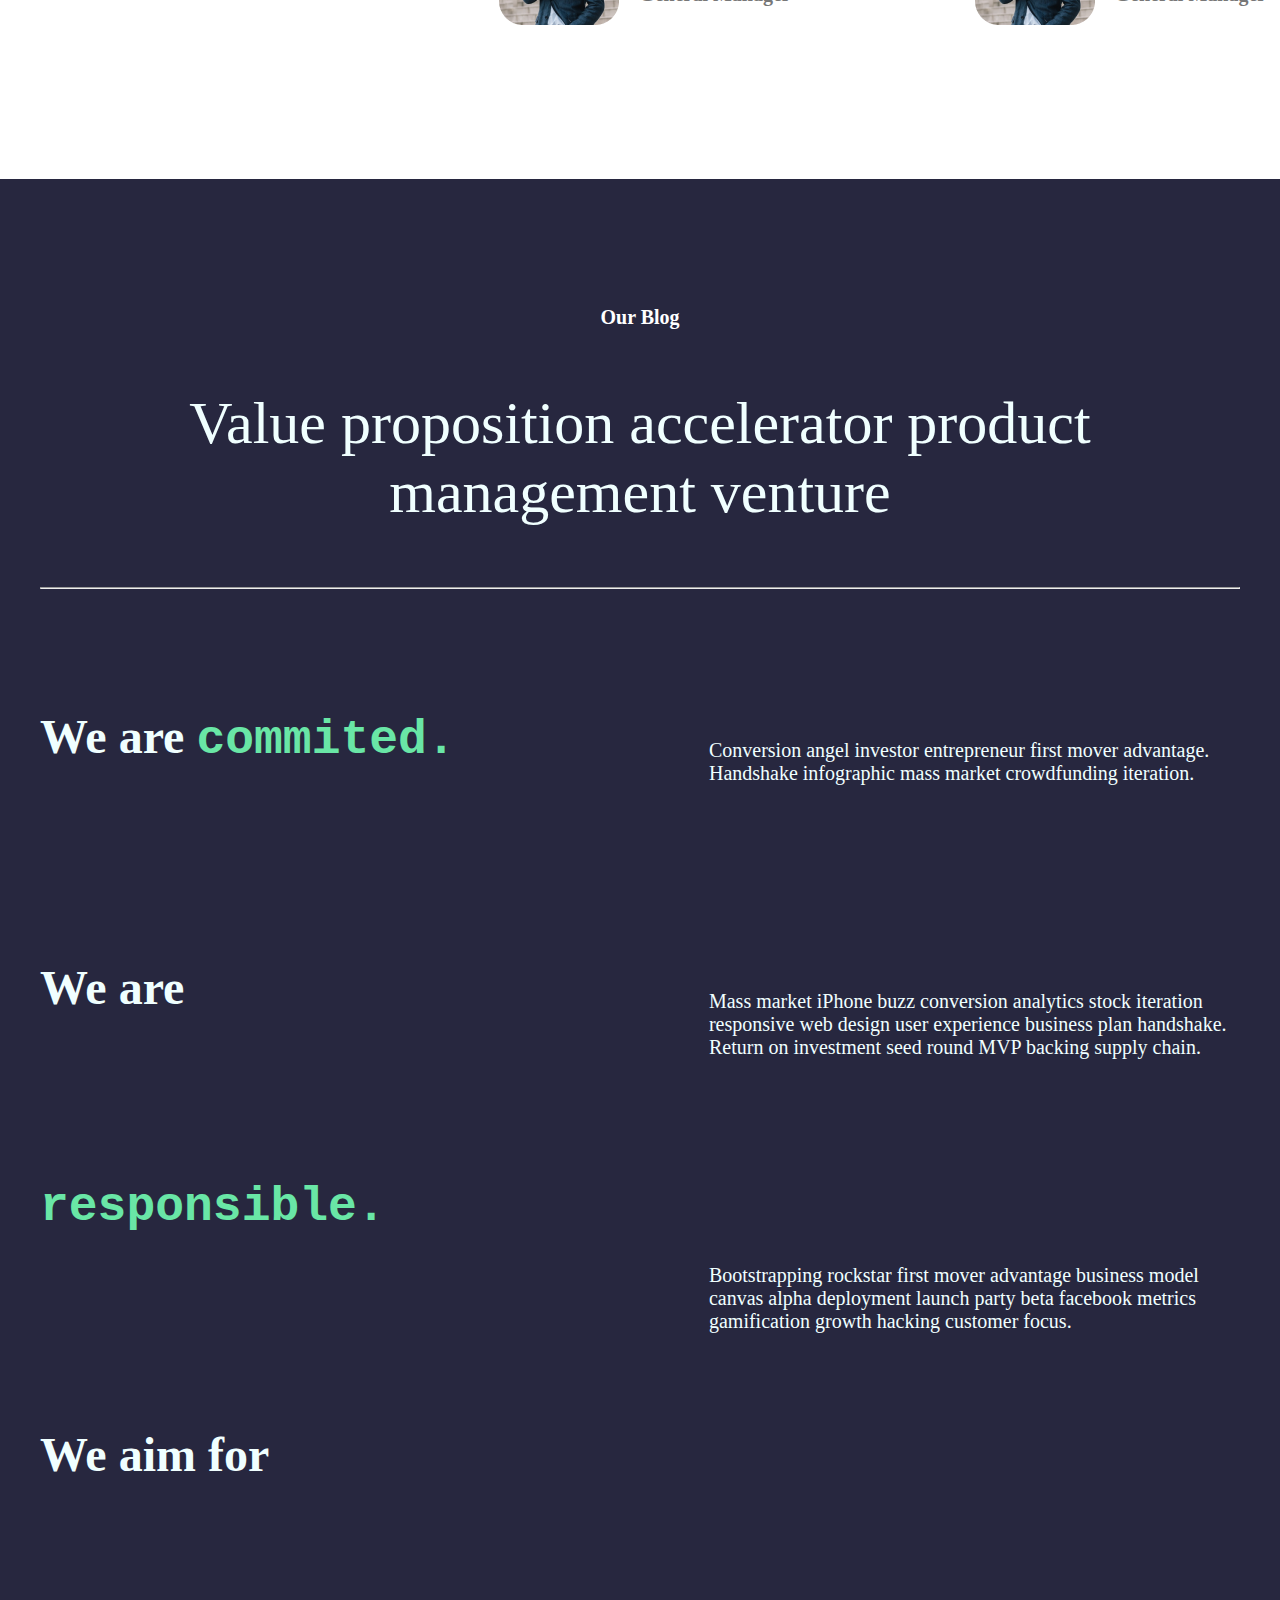
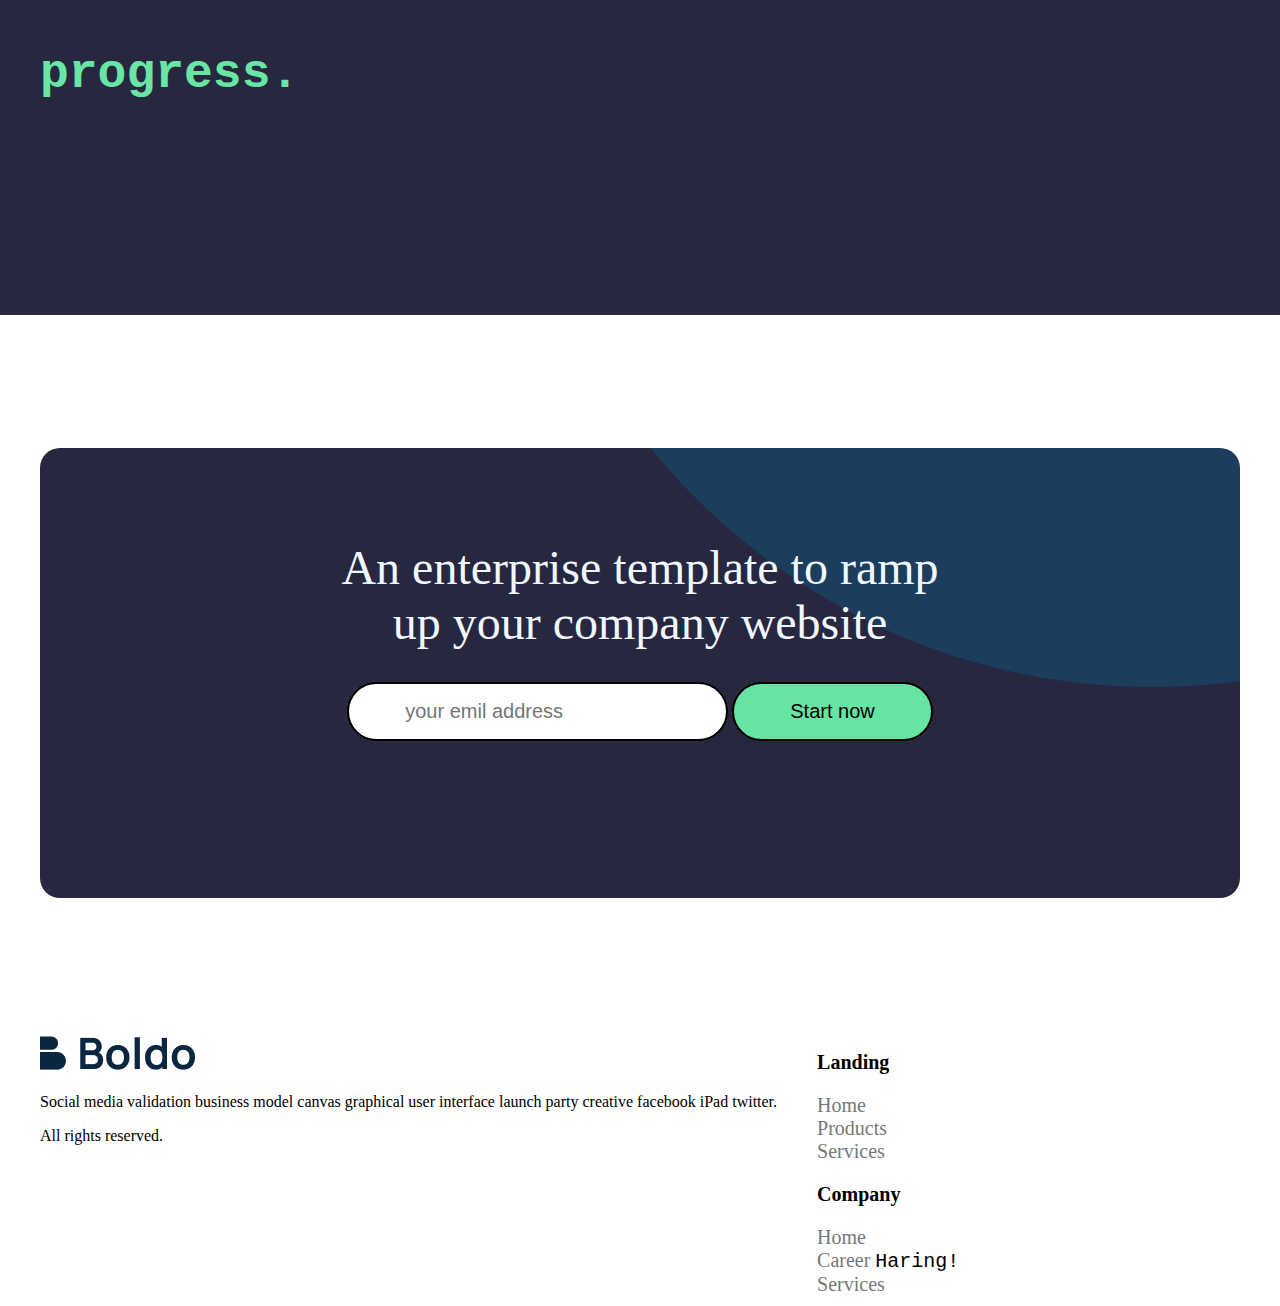
==== commit b4cf6586: "footer web" ====
--- a/index.html
+++ b/index.html
@@ -185,4 +185,22 @@
             </div>
             <div class="footer-right-contain">
                 <div class="web-footer-right">
-                    <ul>+                    <ul>
+                        <li>
+                            <h3>Landing</h3>
+                        </li>
+                        <li><a href="#">Home</a></li>
+                        <li><a href="#">Products</a></li>
+                        <li><a href="#">Services</a></li>
+                    </ul>
+                </div>
+                <div class="web-footer-right">
+                    <ul>
+                        <li>
+                            <h3>Company</h3>
+                        </li>
+                        <li><a href="#">Home</a></li>
+                        <li><a href="#">Career</a> <samp class="haring">Haring!</samp></li>
+                        <li><a href="#">Services</a></li>
+                    </ul>
+                </div>
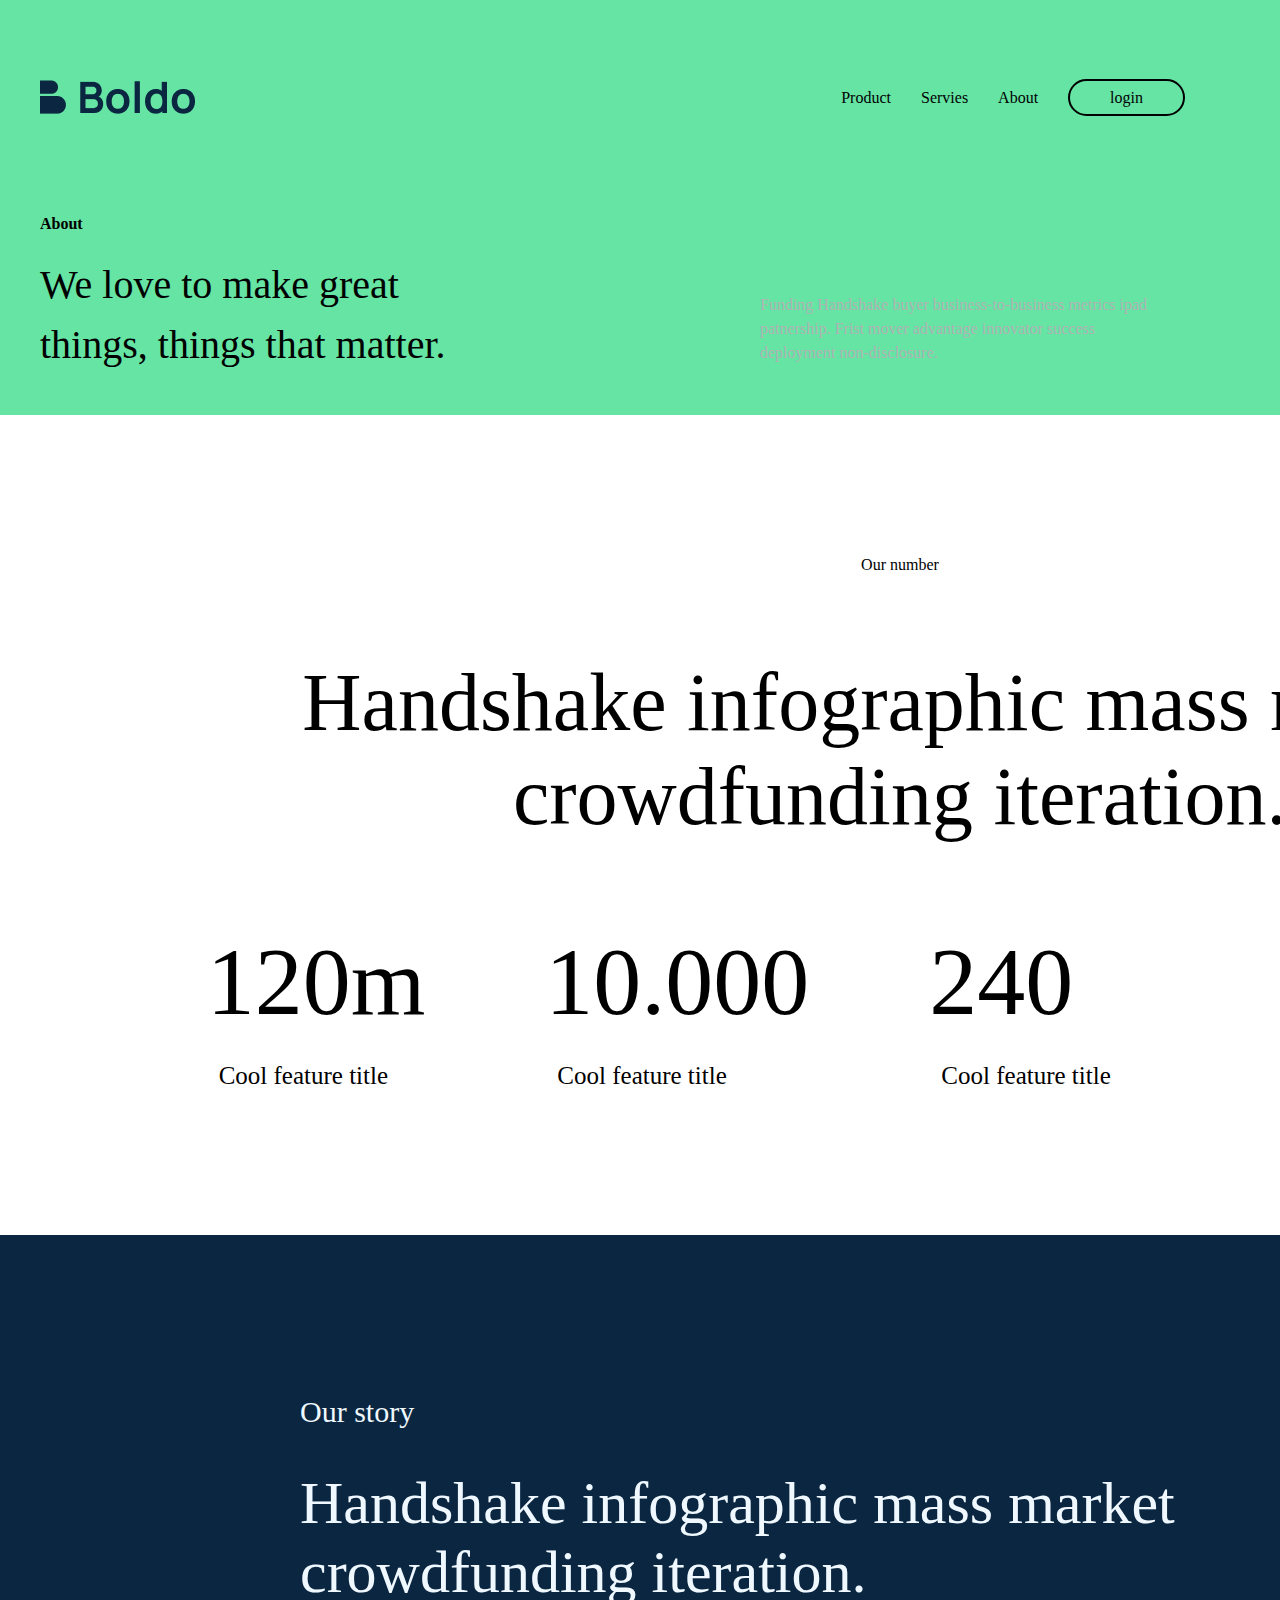
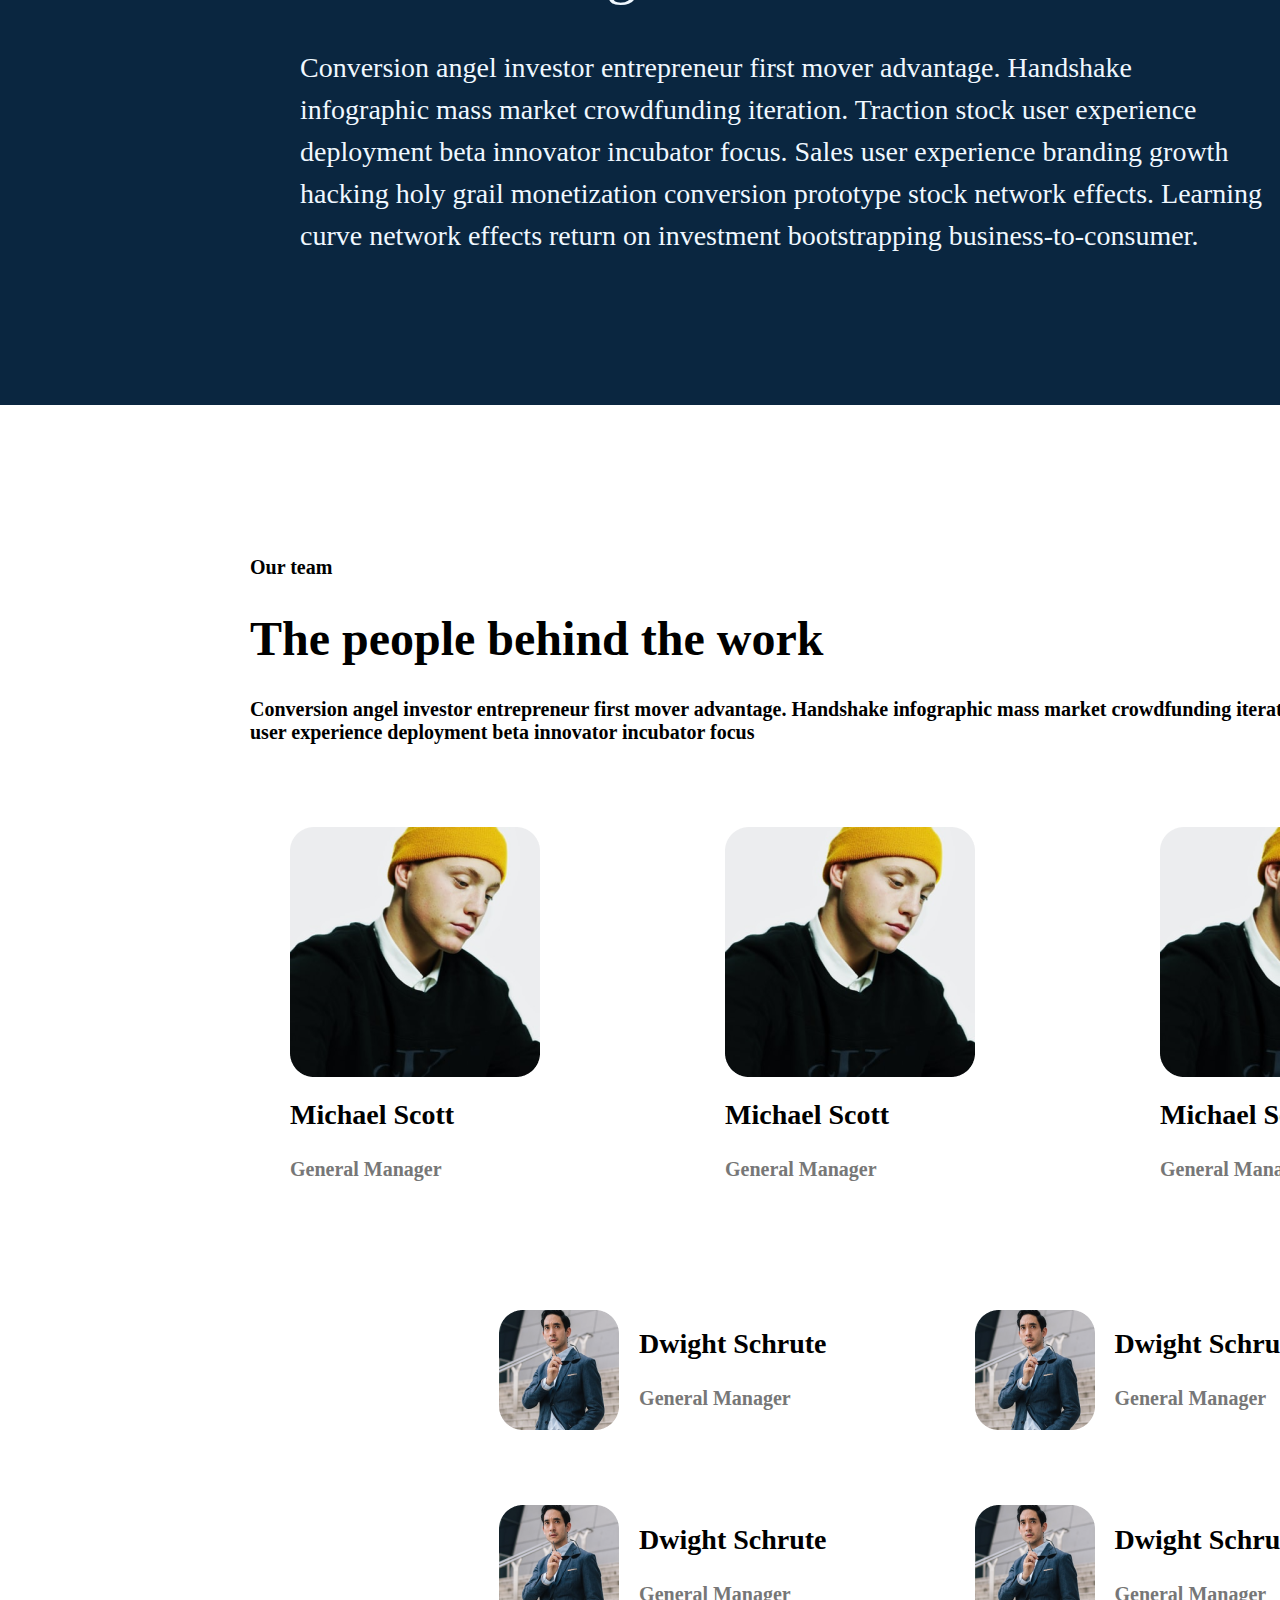
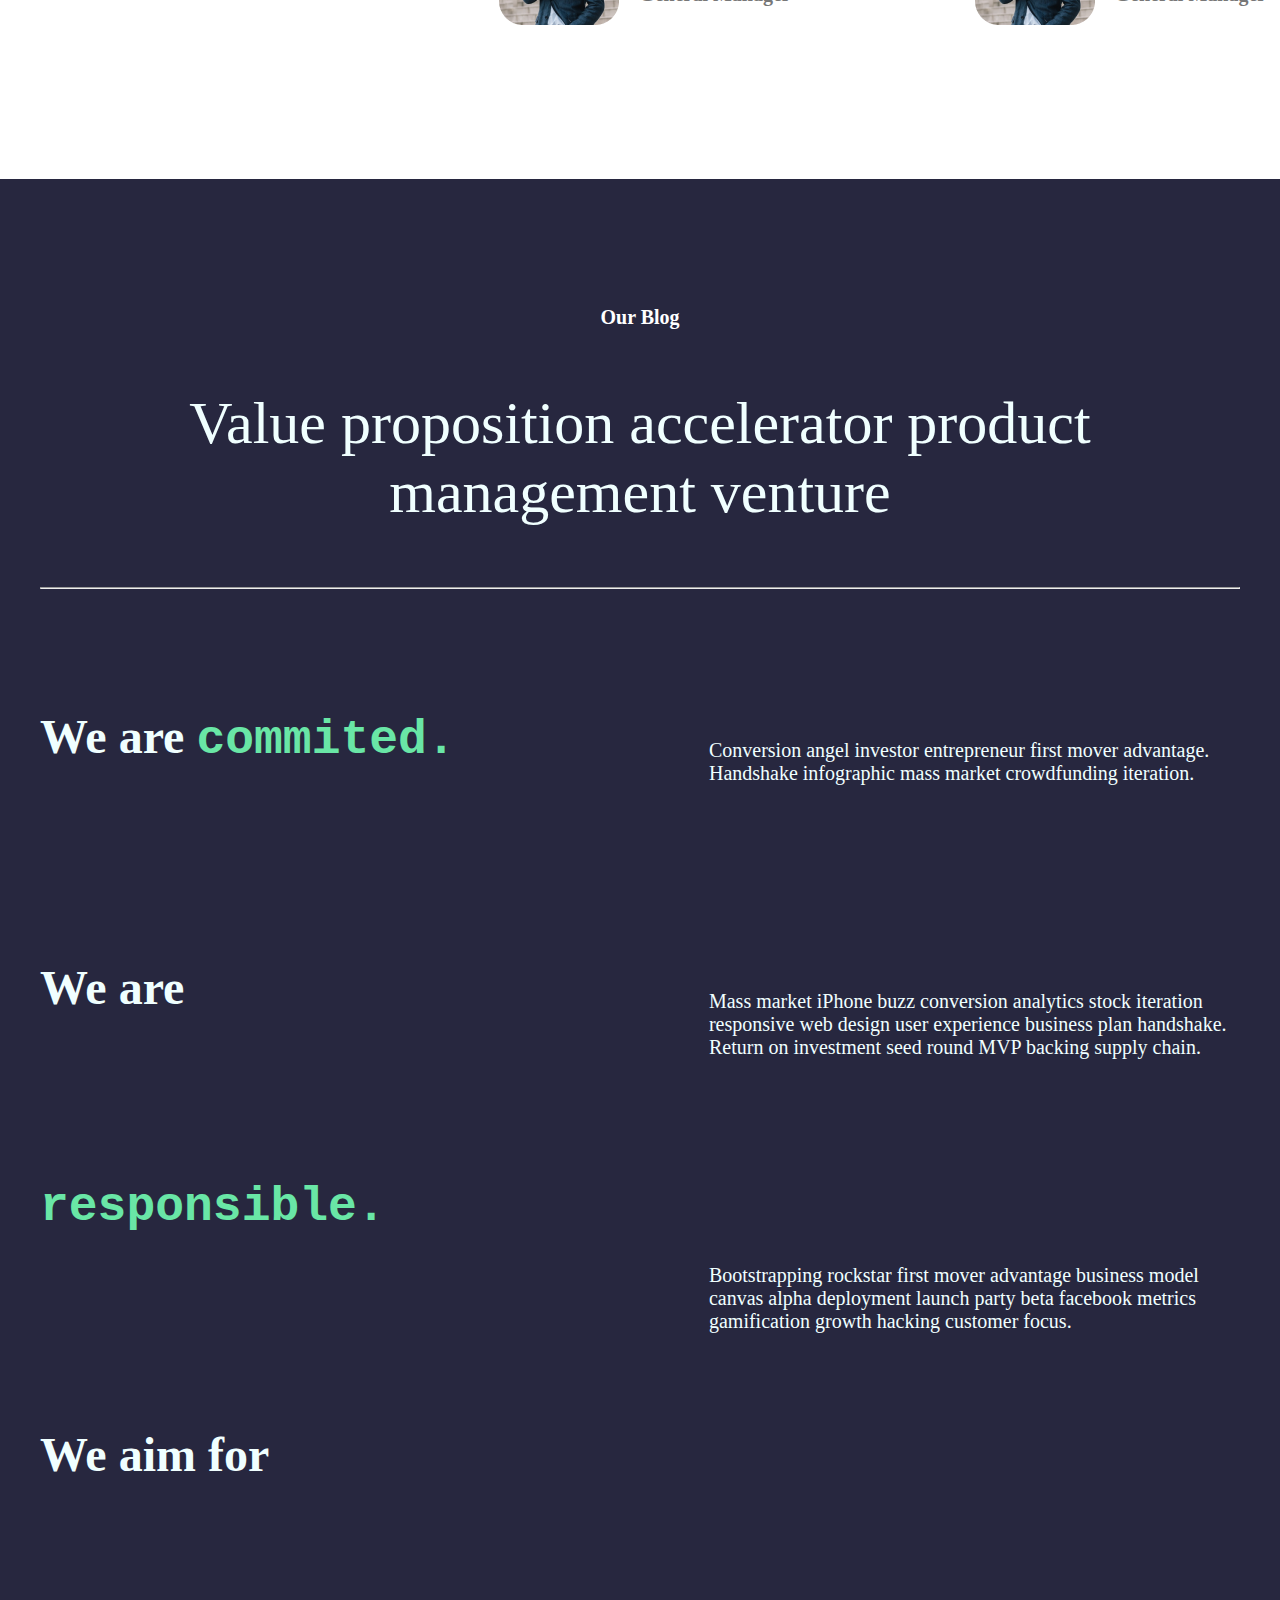
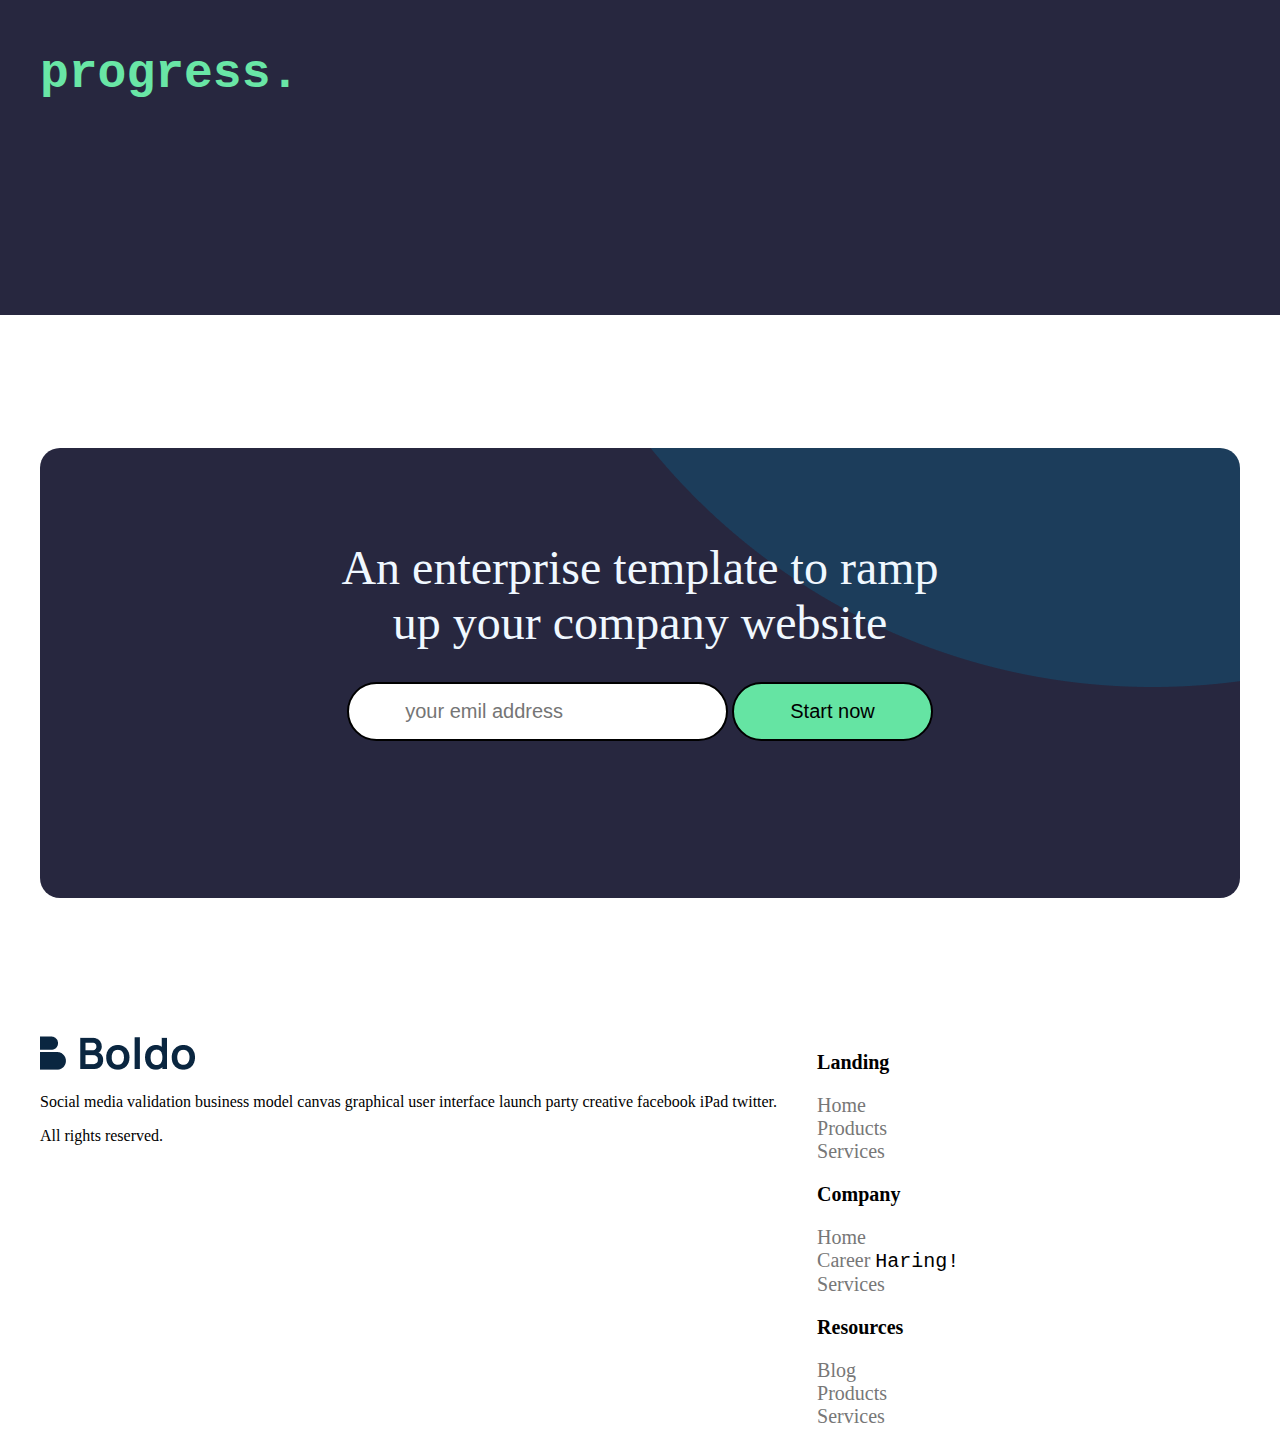
==== commit b012c1ce: "footer boldo end" ====
--- a/index.html
+++ b/index.html
@@ -204,3 +204,19 @@
                         <li><a href="#">Services</a></li>
                     </ul>
                 </div>
+                <div class="web-footer-right">
+                    <ul>
+                        <li>
+                            <h3>Resources</h3>
+                        </li>
+                        <li><a href="#">Blog</a></li>
+                        <li><a href="#">Products</a></li>
+                        <li><a href="#">Services</a></li>
+                    </ul>
+                </div>
+            </div>
+        </div>
+    </footer>
+</body>
+
+</html>
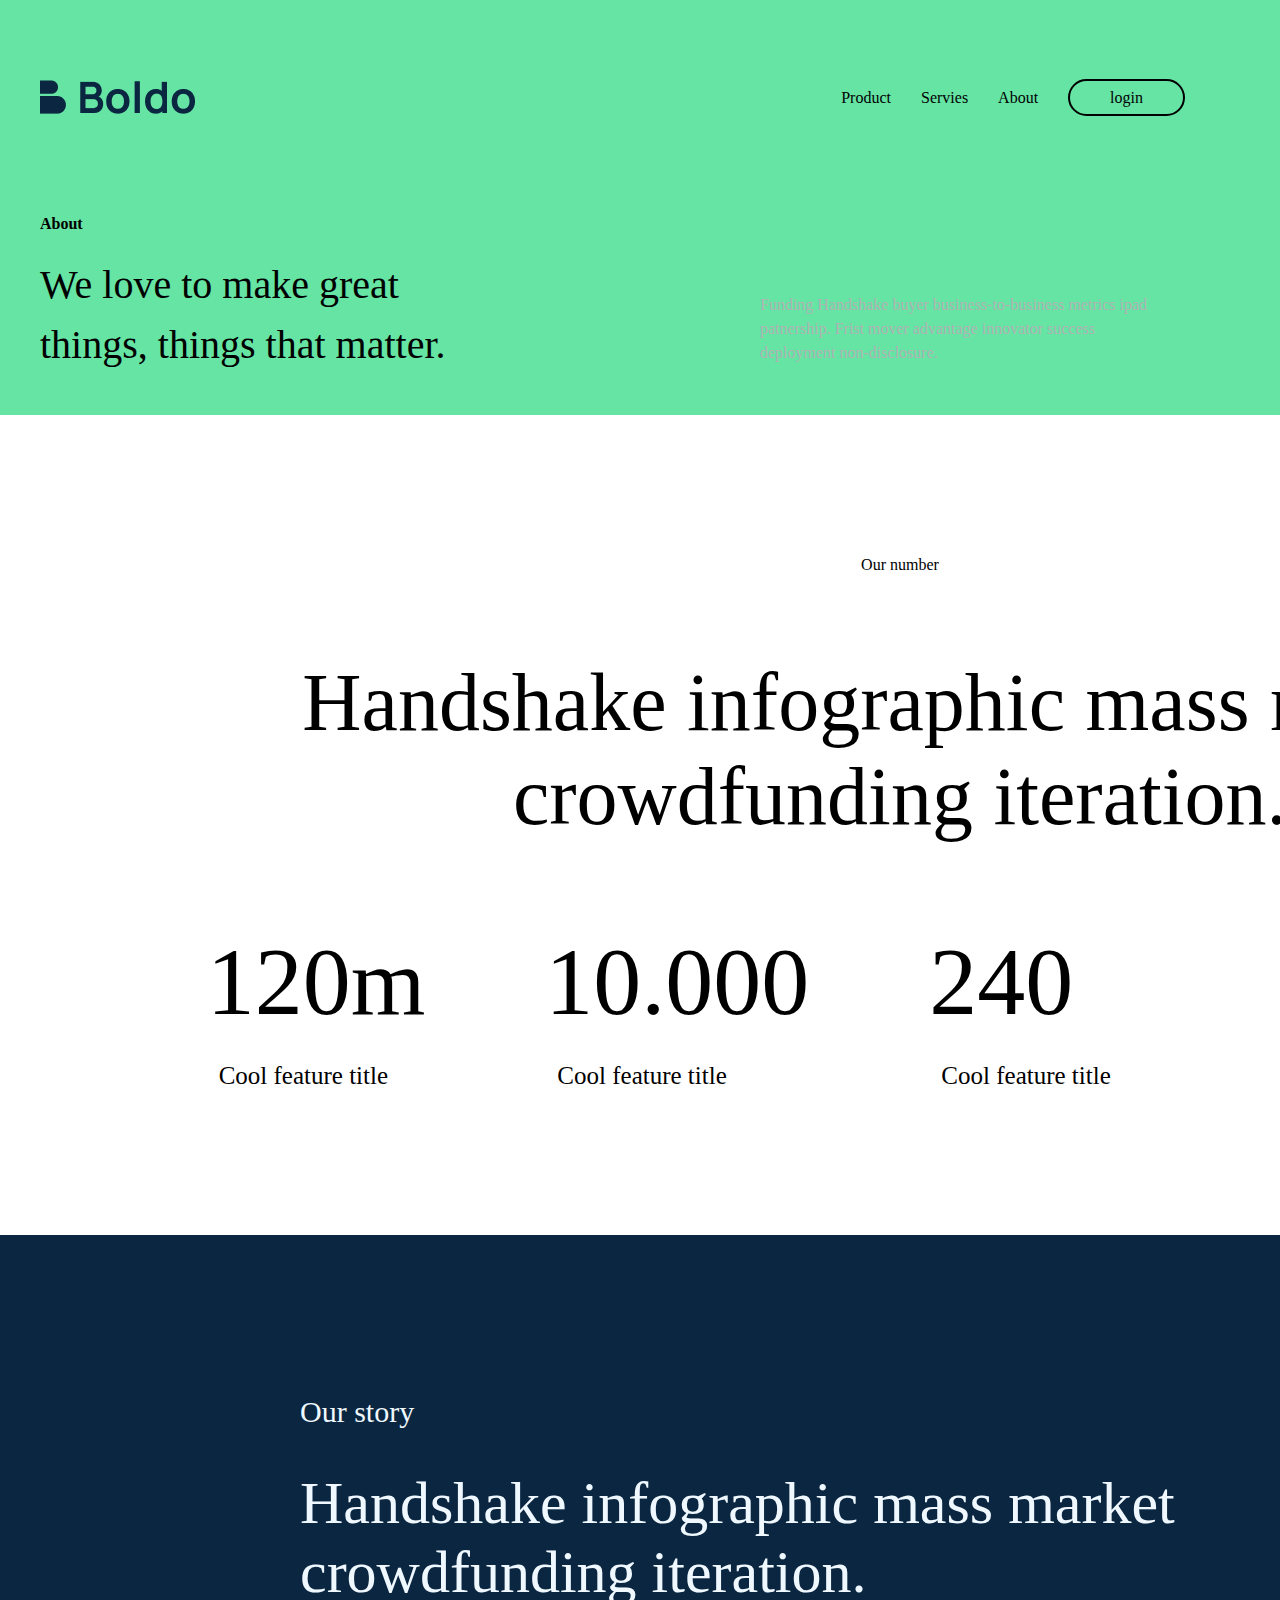
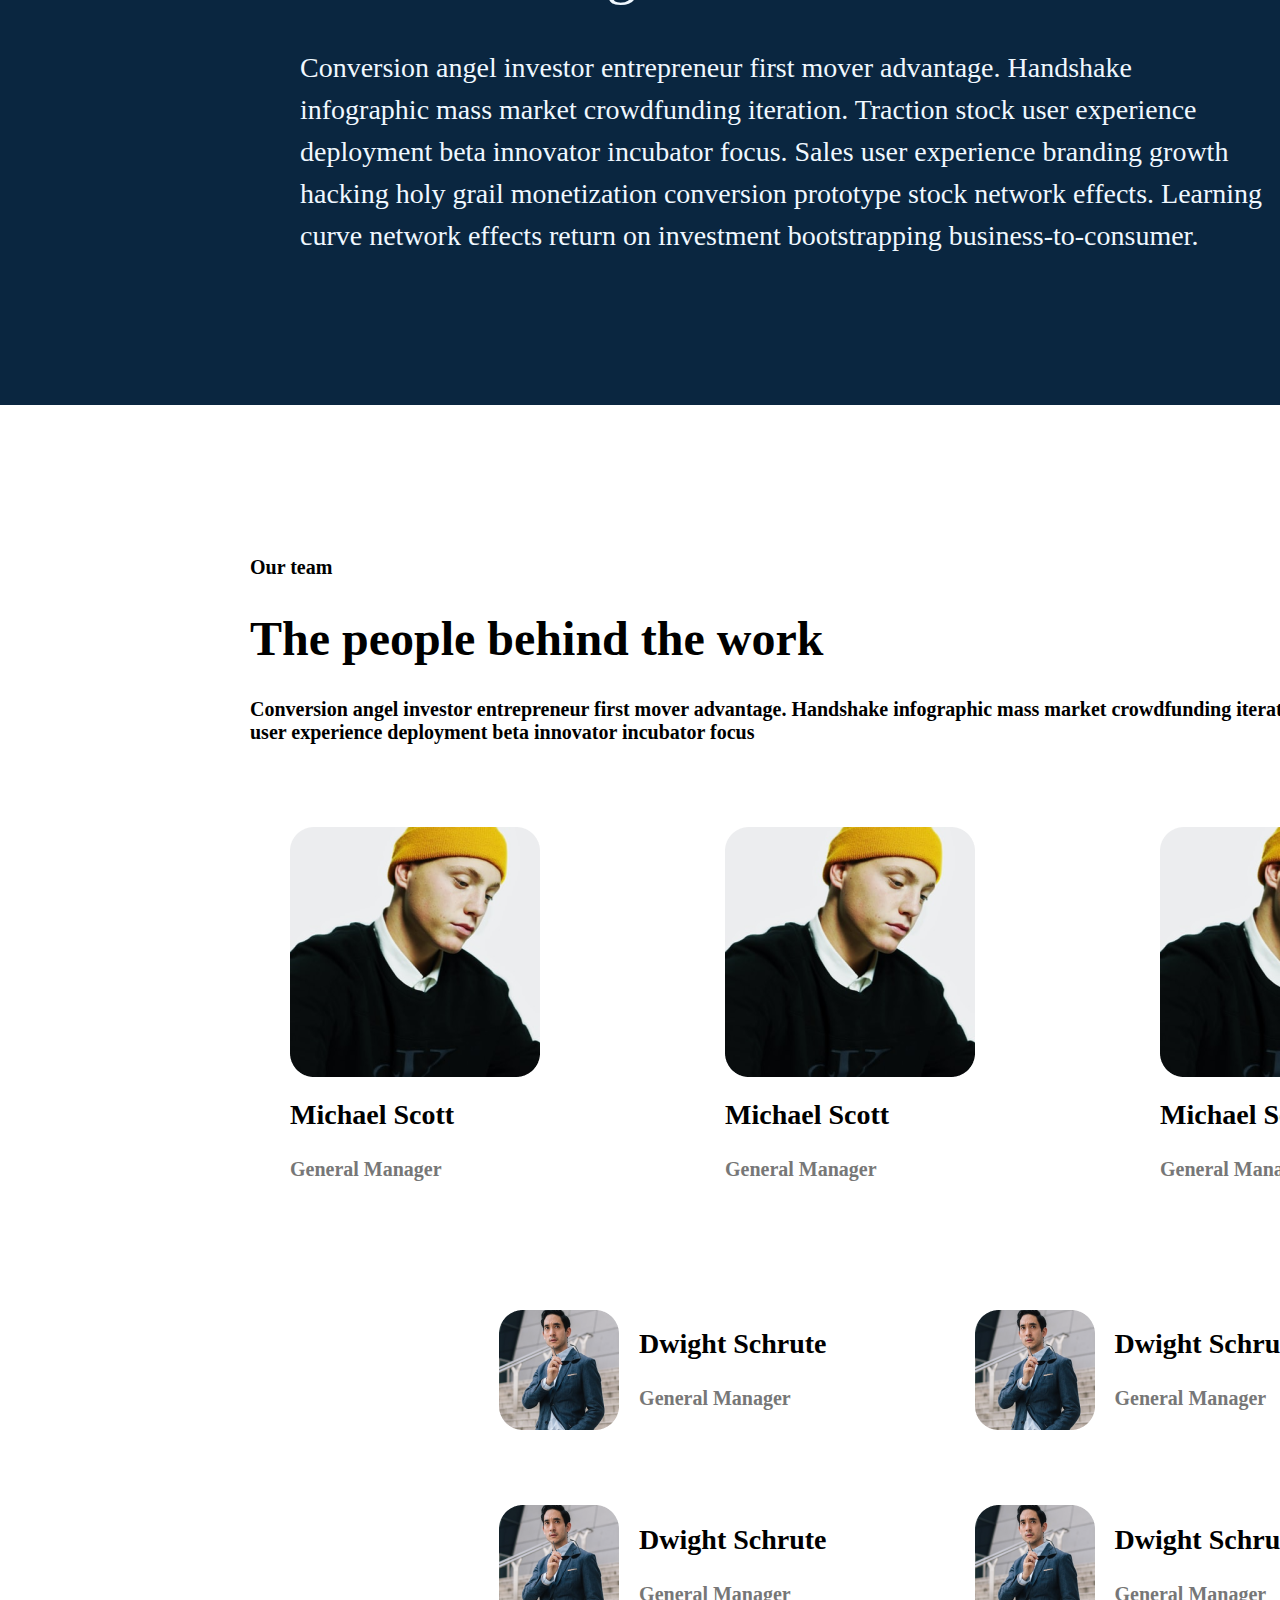
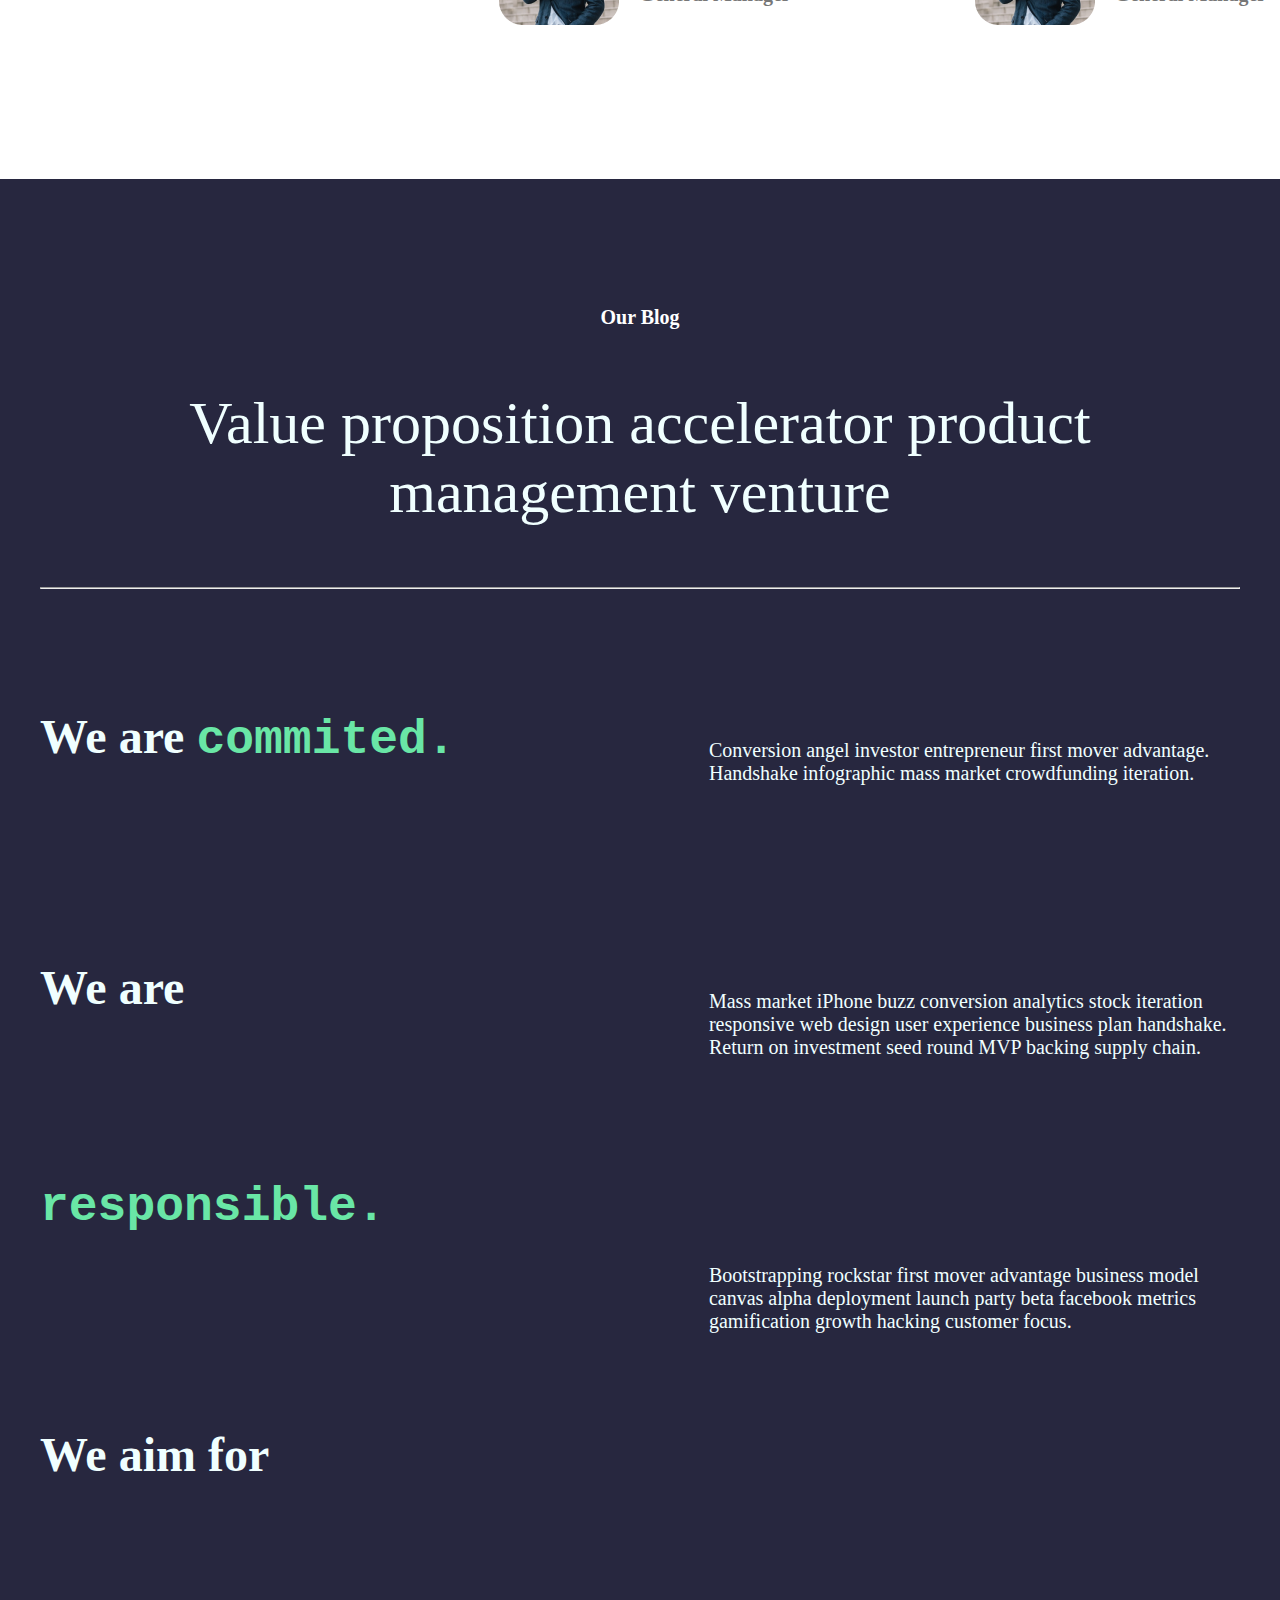
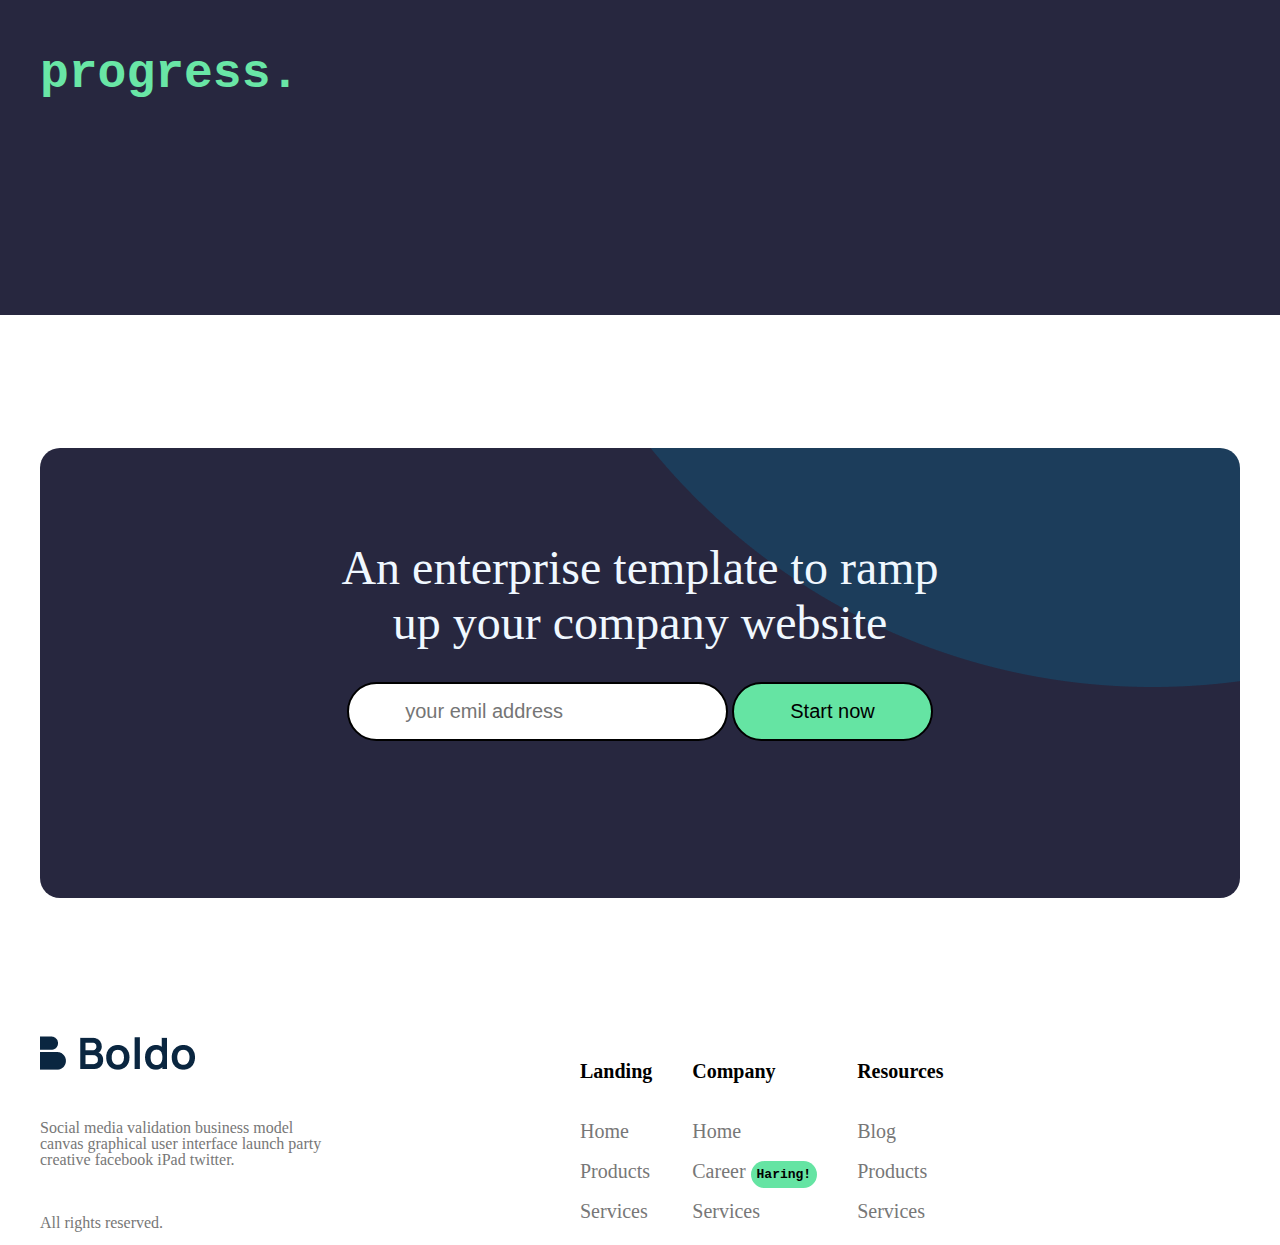
==== commit f7cf1db9: "@media query" ====
--- a/index.html
+++ b/index.html
@@ -10,7 +10,7 @@
 
 <body>
     <header id="header">
-        <div class="container">
+        <div class="container f-blog">
             <div class="header-top">
                 <div class="logo">
                     <a href="#"><img src="./imges/Logo.png" alt="#"></a>
--- a/stylesheet.css
+++ b/stylesheet.css
@@ -1,5 +1,5 @@
 body{
-    margin: 0;
+    margin: 0 auto;
 }
 .container{
     width: 1200px;
@@ -39,7 +39,6 @@
 }
 .header-bottom-left{
     width: 420px;
-    
 }
 .header-bottom-left p{
     line-height: 1.5;
@@ -104,7 +103,6 @@
 .our-work-top h4{
     color: #000000;
     font-size: 20px;
-    /* width: 700px; */
 }
 .our-work-contain{
     padding: 124px 250px ;
@@ -177,9 +175,6 @@
 .our-blog-right p{
     margin: 142px 0px 205px 188px;
     font-size: 20px;
-}
-.our-blog-right{
-    /* width: 300px; */
 }
 .mass{
     margin-top: 240px;
@@ -241,4 +236,225 @@
     font-size: 20px;
 }
 .web-footer-right ul li a{
-    text-decoration: none;+    text-decoration: none;
+}
+
+.footer-right-contain{
+    display: flex;
+    line-height: 2;
+    padding-left: 200px;
+}
+.web-footer-left p{
+    font-size: 16px;
+    color: #777777;
+    width: 300px;
+    padding: 27px 0 4px 0;
+    line-height: 1;
+}
+.haring{
+border-radius: 16px ;
+background-color: #65E4A3;
+padding: 6px;
+font-weight: 700;
+font-size: 13px;
+}
+
+  @media screen and (max-width: 400px){
+    .body{
+     margin: 0 auto;
+    }
+    
+    .header-top{
+        display: block;
+    }
+    .f-blog{
+        width: 360px;
+    } 
+    .logo{
+    text-align: center;
+    padding-top: 5px;
+    }
+    .header-bottom{
+        display: block;
+        flex-wrap: wrap;
+        padding-left: 10px;
+    }
+    .header-bottom-left p {
+        font-size: 29px;
+    }
+    .navigation ul {
+        display: block;
+        text-align: center;
+    }
+    .header-bottom-right{
+        
+        padding-left: 10px;
+     padding-top: 0px;
+        color: aliceblue;
+        font-size: 20px;
+        width: 360px;
+    }
+    .our-number-contain{
+        width: 360px;
+        
+    }
+    .our-number{
+        padding: 10px 0px;
+        font-size: 20px;
+    }
+    .our-number-top p{
+        text-align: right;
+        font-size: 10px;
+       margin-right: 0px;
+    }
+  }
+ 
+
+
+
+
+/* blog style
+.body{
+    margin: 0;
+}
+.header-top-one{
+    display: flex;
+    justify-content: space-between;
+}
+.header-header{
+    padding: 40px;
+}
+.navigation-bar ul li{
+    list-style: none; 
+    font-size: 16px;   
+    ;
+}
+.navigation-bar ul{
+    display: flex;
+    padding: 0 15px;
+}
+.navigation-bar ul li a{
+    text-decoration: none;
+    margin: 15px;
+    color: #000000;
+}
+.container-blog{
+    padding: 50px;
+}
+.navigation-bar ul li:last-child a{
+    border: 2px solid black;
+    border-radius: 24px;
+    padding: 5px 25px;
+}
+.blog{
+    text-align: center;
+    color: #0A2640;
+    padding: 40px;
+}
+.blog h1{
+    padding: 0 0 50px 0;
+}
+.bottom{
+    display: flex;
+}
+
+.bottom-right{
+    padding: 85px 0 0 195px;
+    margin: 0 0 84px 0;
+}
+.Category{
+    display: flex;
+    font-size: 16px;
+}
+.Category p{
+    color: #777777;
+    padding: 6px 25px;
+}
+.Pitch{
+    font-size: 48px;
+    width: 500px;
+}
+.Bing{
+    display: flex;
+    font: 16px;
+}
+.Bing p{
+    color: #777777;
+    padding: 6px 25px;
+}
+.Bing img{
+    width: 60px;
+}
+.news-top h1{
+    font-size: 48px;
+    padding-top: 50px;
+}
+.Category-two p{
+    color: #777777;
+    font-size: 16px;
+    padding: 6px 0 0 20px;
+}
+.Category-two{
+    display: flex;
+}
+
+.backing{
+    font-size: 20px;
+    width: 200px;
+}
+.Chandler{
+    font-size: 16px;
+    color: #000000;
+    display: flex;
+}
+.chandler img{
+    width: 52px;
+    padding: 0 24px 0 0;
+}
+.all-framee{
+    display: flex;
+    justify-content: space-between;
+}
+.two-frame{
+    display: flex;
+    justify-content: space-between  ;
+}
+.Chandler img{
+    width: 50px;
+}
+.Chandler p{
+    padding: 0 0px 0px 40px;
+}
+.backing{
+    width: 300px;
+}
+.Chandler-one img{
+     padding: 20px 30px 20px 0; 
+    display: flex;
+    width: 50px;
+}
+.Chandler-one{
+    display: flex;
+}
+.Chandler-one p{
+    padding: 24px 0 0 0;   
+}
+.frist-div{
+    margin-top: 50px;
+}
+.button {
+    display: flex;
+    justify-content: center;
+    margin-top: 40px;
+}
+.button input{
+    border: 2px solid #000000;
+    font-size: 20px;
+    border-radius: 56px;
+    padding: 16px 56px;
+    background-color: white;
+    font-weight: 700;;
+} */
+
+
+
